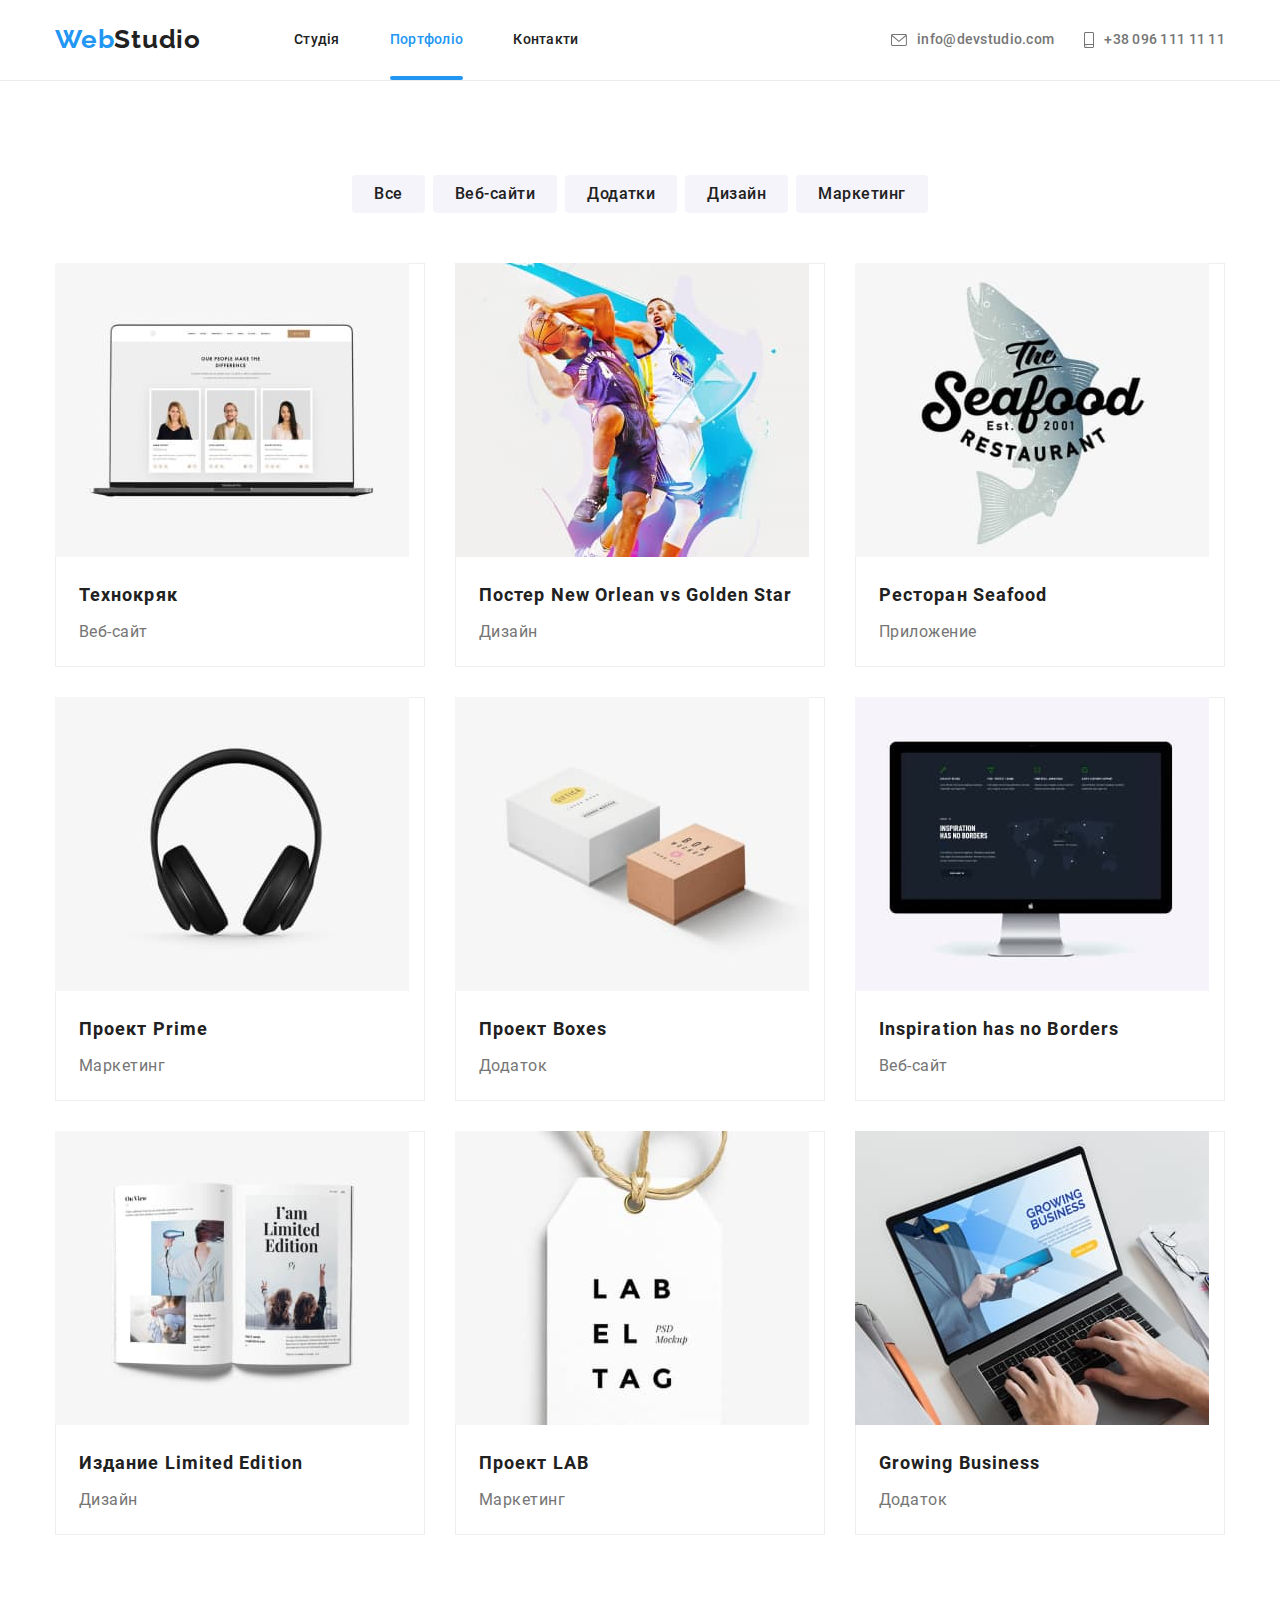
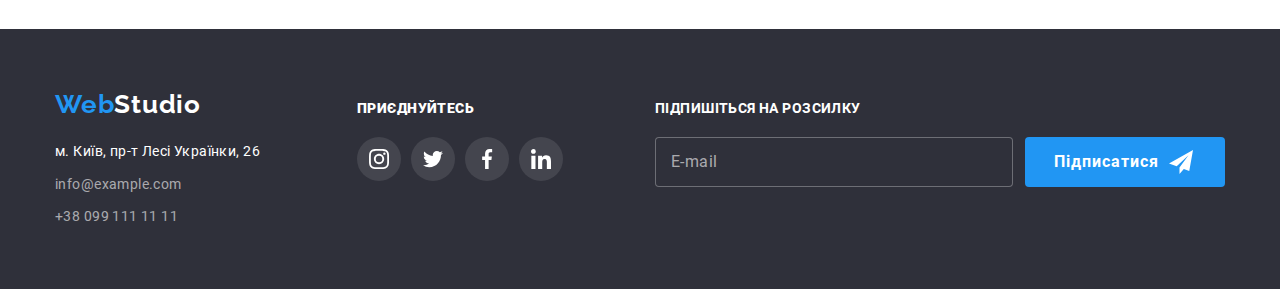
==== portfolio.html @ e39be3e0 "9.9" ====
<!DOCTYPE html>
<html lang="uk">
  <head>
    <meta charset="UTF-8" />
    <meta http-equiv="X-UA-Compatible" content="IE=edge" />
    <meta name="viewport" content="width=device-width, initial-scale=1.0" />
    <title>Web Studio (Version 2.1)</title>
    <link rel="stylesheet" href="./css/main.min.css" />
  </head>

  <body>
    <!--Шапка сайта-->
    <header class="header">
      <!--Навигация сайта-->
      <div class="container header__container">
        <nav class="site-nav">
          <a href="./index.html" class="logo site-nav__logo"
            >Web<span class="logo__text logo__text--black">Studio</span></a
          >
          <button type="button" class="button-menu" data-mobile-menu-open>
            <svg width="40" height="40" aria-label="Кнопка активации мобильного меню">
              <use class="icon-menu" href="./images/icon.svg#icon-menu"></use>
          </button>
          <div class="menu-mobile-container is-hidden" data-mobile-menu>
            <button type="button" class="button-menu-close" data-mobile-menu-close>
             <svg width="40" height="40" aria-label="Кнопка закрытия мобильного меню" >
              <use class="icon-close-mobile" href="./images/icon.svg#icon-close-mobile"></use>
           </button>
            <ul class="menu-mobile">
            <li class="menu-mobile__item">
              <a
                href="./index.html"
                class="menu-mobile__link"
                >Студия</a
              >
            </li>
            <li class="menu-mobile__item">
              <a href="./portfolio.html" class="menu-mobile__link menu-mobile__link--current"
                >Портфолио</a
              >
            </li>
            <li class="menu-mobile__item">
              <a href="" class="menu-mobile__link">Контакты</a>
            </li>
           </ul>
          </div>
          <ul class="menu-desktop">
            <li class="menu-desktop__item">
              <a
                href="./index.html"
                class="menu-desktop__link"
                >Студія</a
              >
            </li>
            <li class="menu-desktop__item">
              <a href="./portfolio.html" class="menu-desktop__link menu-desktop__link--current"
                >Портфоліо</a
              >
            </li>
            <li class="menu-desktop__item">
              <a href="" class="menu-desktop__link">Контакти</a>
            </li>
          </ul>
        </nav>

        <!--Header contact-->
        <ul class="contacts">
          <li class="contacts__item">
            <a href="mailto:info@devstudio.com" class="contacts__link"
              ><svg class="icon contacts__icon-envelope">
                <use href="./images/icon.svg#icon-envelope"></use></svg
              >info@devstudio.com</a
            >
          </li>
          <li class="contacts__item">
            <a href="tel:+380961111111" class="contacts__link"
              ><svg class="icon contacts__icon-smartfone">
                <use href="./images/icon.svg#icon-smartphone"></use></svg
              >+38 096 111 11 11</a
            >
          </li>
        </ul>
      </div>
    </header>

    <main>
      <section class="portfolio section">
        <div class="container">
          <h1 class="title-hidden">Наше портфолио</h1>
          <ul class="buttons-switchers portfolio__buttons-switchers">
            <li class="buttons-switchers__item">
              <button type="button" class="button button portfolio__button">Все</button>
            </li>
            <li class="buttons-switchers__item">
              <button type="button" class="button portfolio__button">
                Веб-сайти
              </button>
            </li>
            <li class="buttons-switchers__item">
              <button type="button" class="button portfolio__button">
                Додатки
              </button>
            </li>
            <li class="buttons-switchers__item">
              <button type="button" class="button portfolio__button">
                Дизайн
              </button>
            </li>
            <li class="buttons-switchers__item">
              <button type="button" class="button portfolio__button">
                Маркетинг
              </button>
            </li>
          </ul>
          <h2 class="title-hidden">Примеры работ</h2>
          <ul class="work-example">
            <li class="work-example__item">
                <div class="work-example__image-text-overlay">
                <img
                  srcset="./images/portfolio/tehnokriak/tehnokriak_900.jpg 900w, ./images/portfolio/tehnokriak/tehnokriak_740.jpg 740w,
                  ./images/portfolio/tehnokriak/tehnokriak_708.jpg 708w, ./images/portfolio/tehnokriak/tehnokriak_450.jpg 450w, 
                  ./images/portfolio/tehnokriak/tehnokriak_370.jpg 370w, ./images/portfolio/tehnokriak/tehnokriak_354.jpg 354w"
                  sizes="(max-width: 767px) 450px, (min-width: 768px) 354px, (min-width: 1200px) 370px"
                  src="./images/portfolio/tehnokriak/tehnokriak_370.jpg"
                  alt="веб-сайт Технокряк"
                />
                <div class="work-example__overlay">
                  <p class="work-example__overlay-text">
                    Ресурс пропонує комплексні пропозиції з різним рівнем функціоналу та сервісів. Все це дозволить відвідувачу отримати вичерпні відомості про компанію чи приватну особу.
                  </p>
                </div>
              </div>
              <div class="work-description">
                <h3 class="work-description__title">Технокряк</h3>
                <p class="work-description__text">Веб-сайт</p>
              </div>

            </li>
            <li class="work-example__item">
              <div class="work-example__image-text-overlay">
                <img
                  srcset="./images/portfolio/poster/poster_900.jpg 900w, ./images/portfolio/poster/poster_740.jpg 740w,
                  ./images/portfolio/poster/poster_708.jpg 708w, ./images/portfolio/poster/poster_450.jpg 450w, 
                  ./images/portfolio/poster/poster_370.jpg 370w, ./images/portfolio/poster/poster_354.jpg 354w"
                  sizes="(max-width: 767px) 450px, (min-width: 768px) 354px, (min-width: 1200px) 370px"
                  src="./images/portfolio/poster/poster_370.jpg"
                  alt="постер Новий Орлеан проти Золотих Зірок"
                />
                <div class="work-example__overlay">
                  <p class="work-example__overlay-text">
                    Ресурс пропонує комплексні пропозиції з різним рівнем функціоналу та сервісів. Все це дозволить відвідувачу отримати вичерпні відомості про компанію чи приватну особу.
                  </p>
                </div>
              </div>
              <div class="work-description">
                <h3 class="work-description__title">
                  Постер <span lang="en">New Orlean vs Golden Star</span>
                </h3>
                <p class="work-description__text">Дизайн</p>
              </div>
            </li>
            <li class="work-example__item">
              <div class="work-example__image-text-overlay">
                <img
                  srcset="./images/portfolio/seafood/seafood_900.jpg 900w, ./images/portfolio/seafood/seafood_740.jpg 740w,
                  ./images/portfolio/seafood/seafood_708.jpg 708w, ./images/portfolio/seafood/seafood_450.jpg 450w, 
                  ./images/portfolio/seafood/seafood_370.jpg 370w, ./images/portfolio/seafood/seafood_354.jpg 354w"
                  sizes="(max-width: 767px) 450px, (min-width: 768px) 354px, (min-width: 1200px) 370px"
                  src="./images/portfolio/seafood/seafood_370.jpg"
                  alt="додаток ресторана Морепродукти"
                />
                <div class="work-example__overlay">
                  <p class="work-example__overlay-text">
                    Ресурс пропонує комплексні пропозиції з різним рівнем функціоналу та сервісів. Все це дозволить відвідувачу отримати вичерпні відомості про компанію чи приватну особу.
                  </p>
                </div>
              </div>
              <div class="work-description">
                <h3 class="work-description__title">
                  Ресторан <span lang="en">Seafood
                  </span>
                </h3>
                <p class="work-description__text">Приложение</p>
              </div>
            </li>
            <li class="work-example__item">
              <div class="work-example__image-text-overlay">
                <img
                  srcset="./images/portfolio/prime/prime_900.jpg 900w, ./images/portfolio/prime/prime_740.jpg 740w,
                  ./images/portfolio/prime/prime_708.jpg 708w, ./images/portfolio/prime/prime_450.jpg 450w, 
                  ./images/portfolio/prime/prime_370.jpg 370w, ./images/portfolio/prime/prime_354.jpg 354w"
                  sizes="(max-width: 767px) 450px, (min-width: 768px) 354px, (min-width: 1200px) 370px"
                  src="./images/portfolio/prime/prime_370.jpg"
                  alt="проект Прайм маркейтинг"
                />
                <div class="work-example__overlay">
                  <p class="work-example__overlay-text">
                    Ресурс пропонує комплексні пропозиції з різним рівнем функціоналу та сервісів. Все це дозволить відвідувачу отримати вичерпні відомості про компанію чи приватну особу.
                  </p>
                </div>
              </div>
              <div class="work-description">
                <h3 class="work-description__title">
                  Проект <span lang="en">Prime</span>
                </h3>
                <p class="work-description__text">Маркетинг</p>
              </div>
            </li>

            <li class="work-example__item">
              <div class="work-example__image-text-overlay">
                <img
                  srcset="./images/portfolio/boxes/boxes_900.jpg 900w, ./images/portfolio/boxes/boxes_740.jpg 740w,
                  ./images/portfolio/boxes/boxes_708.jpg 708w, ./images/portfolio/boxes/boxes_450.jpg 450w, 
                  ./images/portfolio/boxes/boxes_370.jpg 370w, ./images/portfolio/boxes/boxes_354.jpg 354w"
                  sizes="(max-width: 767px) 450px, (min-width: 768px) 354px, (min-width: 1200px) 370px"
                  src="./images/portfolio/boxes/boxes_370.jpg"
                  alt="додаток проекта Боксес"
                />
                <div class="work-example__overlay">
                  <p class="work-example__overlay-text">
                    Ресурс пропонує комплексні пропозиції з різним рівнем функціоналу та сервісів. Все це дозволить відвідувачу отримати вичерпні відомості про компанію чи приватну особу.
                  </p>
                </div>
              </div>
              <div class="work-description">
                <h3 class="work-description__title">
                  Проект <span lang="en">Boxes</span>
                </h3>
                <p class="work-description__text">Додаток</p>
              </div>
            </li>
            <li class="work-example__item">
              <div class="work-example__image-text-overlay">
                <img
                  srcset="./images/portfolio/inspiration/inspiration_900.jpg 900w, 
                  ./images/portfolio/inspiration/inspiration_740.jpg 740w,
                  ./images/portfolio/inspiration/inspiration_708.jpg 708w, ./images/portfolio/inspiration/inspiration_450.jpg 450w, 
                  ./images/portfolio/inspiration/inspiration_370.jpg 370w, ./images/portfolio/inspiration/inspiration_354.jpg 354w"
                  sizes="(max-width: 767px) 450px, (min-width: 768px) 354px, (min-width: 1200px) 370px"
                  src="./images/portfolio/inspiration/inspiration_370.jpg"
                  alt="Веб-сайт Натхнення не має меж"
                />
                <div class="work-example__overlay">
                  <p class="work-example__overlay-text">
                    Ресурс пропонує комплексні пропозиції з різним рівнем функціоналу та сервісів. Все це дозволить відвідувачу отримати вичерпні відомості про компанію чи приватну особу.
                  </p>
                </div>
              </div>
              <div class="work-description">
                <h3 lang="en" class="work-description__title">
                  Inspiration has no Borders
                </h3>
                <p class="work-description__text">Веб-сайт</p>
              </div>
            </li>
            <li class="work-example__item">
              <div class="work-example__image-text-overlay">
                <img
                  srcset="./images/portfolio/limited/limited_900.jpg 900w, ./images/portfolio/limited/limited_740.jpg 740w,
                  ./images/portfolio/limited/limited_708.jpg 708w, ./images/portfolio/limited/limited_450.jpg 450w, 
                  ./images/portfolio/limited/limited_370.jpg 370w, ./images/portfolio/limited/limited_354.jpg 354w"
                  sizes="(max-width: 767px) 450px, (min-width: 768px) 354px, (min-width: 1200px) 370px"
                  src="./images/portfolio/limited/limited_370.jpg"
                  alt="Дизайн видання Лимитед Эдишин"
                />
                <div class="work-example__overlay">
                  <p class="work-example__overlay-text">
                    Ресурс пропонує комплексні пропозиції з різним рівнем функціоналу та сервісів. Все це дозволить відвідувачу отримати вичерпні відомості про компанію чи приватну особу.
                  </p>
                </div>
              </div>
              <div class="work-description">
                <h3 class="work-description__title">
                  Издание <span lang="en">Limited Edition</span>
                </h3>
                <p class="work-description__text">Дизайн</p>
              </div>
            </li>
            <li class="work-example__item">
              <div class="work-example__image-text-overlay">
                <img
                  srcset="./images/portfolio/lab/lab_900.jpg 900w, ./images/portfolio/lab/lab_740.jpg 740w,
                  ./images/portfolio/lab/lab_708.jpg 708w, ./images/portfolio/lab/lab_450.jpg 450w, 
                  ./images/portfolio/lab/lab_370.jpg 370w, ./images/portfolio/lab/lab_354.jpg 354w"
                  sizes="(max-width: 767px) 450px, (min-width: 768px) 354px, (min-width: 1200px) 370px"
                  src="./images/portfolio/lab/lab_370.jpg"
                  alt="Проект ЛАБ"
                />
                <div class="work-example__overlay">
                  <p class="work-example__overlay-text">
                    Ресурс пропонує комплексні пропозиції з різним рівнем функціоналу та сервісів. Все це дозволить відвідувачу отримати вичерпні відомості про компанію чи приватну особу.
                  </p>
                </div>
              </div>
              <div class="work-description">
                <h3 class="work-description__title">
                  Проект <span lang="en">LAB</span>
                </h3>
                <p class="work-description__text">Маркетинг</p>
              </div>
            </li>
            <li class="work-example__item">
              <div class="work-example__image-text-overlay">
                <img class="work-example__image"
                  srcset="./images/portfolio/groving/groving_900.jpg 900w, ./images/portfolio/groving/groving_740.jpg 740w,
                  ./images/portfolio/groving/groving_708.jpg 708w, ./images/portfolio/groving/groving_450.jpg 450w, 
                  ./images/portfolio/groving/groving_370.jpg 370w, ./images/portfolio/groving/groving_354.jpg 354w"
                  sizes="(max-width: 767px) 450px, (min-width: 768px) 354px, (min-width: 1200px) 370px"
                  src="./images/portfolio/groving/groving_370.jpg"
                  alt="Додаток зростаючий бізнес"
                />
                <div class="work-example__overlay">
                  <p class="work-example__overlay-text">
                    Ресурс пропонує комплексні пропозиції з різним рівнем функціоналу та сервісів. Все це дозволить відвідувачу отримати вичерпні відомості про компанію чи приватну особу.
                  </p>
                </div>
              </div>
              <div class="work-description">
                <h3 lang="en" class="work-description__title">Growing Business</h3>
                <p class="work-description__text">Додаток</p>
              </div>
            </li>
          </ul>
        </div>
      </section>
    </main>

    <footer class="footer">
      <div class="container footer__container">
        <div class="find-us">
          <a href="./index.html" class="logo footer__logo"
            >Web<span class="logo-text logo__text--white">Studio</span></a
          >

          <address class="address footer__address">
            <p class="address__street">м. Київ, пр-т Лесі Українки, 26</p>
            <a
              href="mailto:info@example.com"
              class="address-link footer__address-link"
              >info@example.com</a
            >
            <a
              href="tel:+380991111111"
              class="address-link footer__address-link"
              >+38 099 111 11 11</a
            >
          </address>
        </div>

        <div class="community footer__community">
        <p class="community__title">
          <b>Приєднуйтесь</b>
        </p>
        <ul class="social-network">
          <li class="social-network__item">
            <a
              href="https://www.instagram.com/"
              class="social-network__icon social-network__icon--join"
              aria-label="Инстаграм"
              ><svg width="20" height="20">
                <use href="./images/icon.svg#icon-instagram"></use></svg
            ></a>
          </li>
          <li class="social-network__item">
            <a
              href="https://twitter.com/"
              class="social-network__icon social-network__icon--join"
              aria-label="Твиттер"
              ><svg width="20" height="20">
                <use href="./images/icon.svg#icon-twitter"></use></svg
            ></a>
          </li>
          <li class="social-network__item">
            <a
              href="https://www.facebook.com/"
              class="social-network__icon social-network__icon--join"
              aria-label="Фейсбук"
              ><svg width="20" height="20">
                <use href="./images/icon.svg#icon-facebook"></use></svg
            ></a>
          </li>
          <li class="social-network__item">
            <a
              href="https://www.linkedin.com/"
              class="social-network__icon social-network__icon--join"
              aria-label="Линкедин"
              ><svg width="20" height="20">
                <use href="./images/icon.svg#icon-linkedin"></use></svg
            ></a>
          </li>
        </ul>
      </div>

      <div class="subscribe footer__subscribe">
        <form class="subscribe-form" name="join">
          <div class="subscribe-form__container">
            <label for="user-email" class="subscribe-form__label">
              Підпишіться на розсилку
            </label>
            <input
              class="subscribe-form__input"
              type="email"
              name="email"
              id="user-email"
              placeholder="E-mail"
              required
            />
          </div>

          <button
            type="submit"
            class="button join-button subscribe__join-button"
          >
            Підписатися<svg
              class="icon subscribe__icon"
              width="24"
              height="24"
            >
              <use href="./images/icon.svg#icon-send"></use>
            </svg>
          </button>
        </form>
      </div>
    </footer>

    <script src="./js/menu.js"></script>
  </body>
</html>
---- css/main.min.css ----
@font-face{font-family:"Roboto";src:local("Roboto"),url("..//fonts/Roboto-Regular.woff2") format("woff2"),url("..//fonts/Roboto-Regular.woff") format("woff"),url("..//fonts/Roboto-Regular.ttf") format("truetype"),url("..//fonts/Roboto-Regular.svg#Roboto-Regular") format("svg");font-weight:400;font-style:normal;font-display:swap}@font-face{font-family:"Roboto";src:local("Roboto"),url("..//fonts/Roboto-Bold.woff2") format("woff2"),url("..//fonts/Roboto-Bold.woff") format("woff"),url("..//fonts/Roboto-Bold.ttf") format("truetype"),url("..//fonts/Roboto-Bold.svg#Roboto-Bold") format("svg");font-weight:700;font-style:normal;font-display:swap}@font-face{font-family:"Raleway";src:local("Raleway"),url("..//fonts/Raleway-Bold.woff2") format("woff2"),url("..//fonts/Raleway-Bold.woff") format("woff"),url("..//fonts/Raleway-Bold.ttf") format("truetype"),url("..//fonts/Raleway-Bold.svg#Raleway-Bold") format("svg");font-weight:700;font-style:normal;font-display:swap}@font-face{font-family:"Roboto";src:local("Roboto"),url("..//fonts/Roboto-Black.woff2") format("woff2"),url("..//fonts/Roboto-Black.woff") format("woff"),url("..//fonts/Roboto-Black.ttf") format("truetype"),url("..//fonts/Roboto-Black.svg#Roboto-Black") format("svg");font-weight:900;font-style:normal;font-display:swap}@font-face{font-family:"Roboto";src:local("Roboto"),url("..//fonts/Roboto-Medium.woff2") format("woff2"),url("..//fonts/Roboto-Medium.woff") format("woff"),url("..//fonts/Roboto-Medium.ttf") format("truetype"),url("..//fonts/Roboto-Medium.svg#Roboto-Medium") format("svg");font-weight:500;font-style:normal;font-display:swap}:root{--primary-background-color: #ffffff;--alternative-background-color: #2f303a;--backgroung-color-hero: #c4c4c4;--acccent-background-color: #f5f4fa;--primary-text-color: #212121;--title-text-color: #757575;--alternative-text-color: rgba(255, 255, 255, 0.6);--icon-footer: rgba(255, 255, 255, 0.1);--accent-color: #2196f3;--icon-background-socials: #afb1b8;--button-hero-shadow: rgba(0, 0, 0, 0.15);--button-portfolio-shadow: drop-shadow(0px 4px 4px rgba(0, 0, 0, 0.25));--button-portfolio-shadow-active: 0px 3px 1px rgba(0, 0, 0, 0.1), 0px 1px 2px rgba(0, 0, 0, 0.08), 0px 2px 2px rgba(0, 0, 0, 0.12);--button-accent-color: #188ce8;--font-family-primary: "Roboto";--border-color-header: #ececec;--border-color-portfoli-cards: #eeeeee;--border-color-footer: rgba(255, 255, 255, 0.3);--shadow-team: 0px 1px 3px rgba(0, 0, 0, 0.12), 0px 1px 1px rgba(0, 0, 0, 0.14), 0px 2px 1px rgba(0, 0, 0, 0.2);--shadow-example: 0px 1px 1px rgba(0, 0, 0, 0.12), 0px 4px 4px rgba(0, 0, 0, 0.06), 1px 4px 6px rgba(0, 0, 0, 0.16);--overlay-cover-img: rgba(47, 48, 58, 0.4);--overlay-work-description: rgba(47, 48, 58, 0.8);--ovelay-box-shadow: rgba(33, 150, 243, 0.9);--modal-background: rgba(0, 0, 0, 0.2);--modal-shadow: 0px 1px 3px rgba(0, 0, 0, 0.12), 0px 1px 1px rgba(0, 0, 0, 0.14), 0px 2px 1px rgba(0, 0, 0, 0.2);--modal-input-border: rgba(33, 33, 33, 0.2);--modal-close: #000000;--modal-close-border: rgba(0, 0, 0, 0.1);--placeholder-text: rgba(117, 117, 117, 0.5)}/*! modern-normalize v1.1.0 | MIT License | https://github.com/sindresorhus/modern-normalize */*,::before,::after{box-sizing:border-box}html{line-height:1.15;-webkit-text-size-adjust:100%;-moz-tab-size:4;-o-tab-size:4;tab-size:4}body{margin:0;font-family:system-ui,-apple-system,"Segoe UI",Roboto,Helvetica,Arial,sans-serif,"Apple Color Emoji","Segoe UI Emoji"}hr{height:0;color:inherit}abbr[title]{-webkit-text-decoration:underline dotted;text-decoration:underline dotted}b,strong{font-weight:bolder}code,kbd,samp,pre{font-family:ui-monospace,SFMono-Regular,Consolas,"Liberation Mono",Menlo,monospace;font-size:1em}small{font-size:80%}sub,sup{font-size:75%;line-height:0;position:relative;vertical-align:baseline}sub{bottom:-0.25em}sup{top:-0.5em}table{text-indent:0;border-color:inherit}button,input,optgroup,select,textarea{font-family:inherit;font-size:100%;line-height:1.15;margin:0}button,select{text-transform:none}button,[type=button],[type=reset],[type=submit]{-webkit-appearance:button}::-moz-focus-inner{border-style:none;padding:0}:-moz-focusring{outline:1px dotted ButtonText}:-moz-ui-invalid{box-shadow:none}legend{padding:0}progress{vertical-align:baseline}::-webkit-inner-spin-button,::-webkit-outer-spin-button{height:auto}[type=search]{-webkit-appearance:textfield;outline-offset:-2px}::-webkit-search-decoration{-webkit-appearance:none}::-webkit-file-upload-button{-webkit-appearance:button;font:inherit}summary{display:list-item}h1,h2,h3,h4,h5,h6,p{margin-top:0;margin-bottom:0}img{display:block;max-width:100%;height:auto}ul{list-style:none;padding-left:0;margin:0}body{margin:0;font-family:var(--font-family-primary),Verdana,Tahoma,arial,sans-serif;font-weight:400;background-color:var(--primary-background-color);color:var(--primary-text-color)}body.modal-open{overflow:hidden}button{display:inline-flex;margin:0;padding:0;border:none;font:inherit;color:inherit;background-color:rgba(0,0,0,0);cursor:pointer}.title-hidden{position:absolute;width:1px;height:1px;margin:-1px;border:0;padding:0;clip:rect(0 0 0 0);overflow:hidden}.is-hidden{opacity:0;pointer-events:none;visibility:hidden}.portfolio__button,.hero__button{display:inline-block;border-color:rgba(0,0,0,0);border-radius:4px;text-align:center}.container{max-width:320px;padding-left:15px;padding-right:15px;margin:0 auto}@media(min-width: 480px){.container{max-width:480px}}@media(min-width: 768px){.container{max-width:768px}}@media(min-width: 1200px){.container{max-width:1200px}}.header{border-bottom:var(--border-color-header) 1px solid}@media(min-width: 768px){.header__container{display:flex;align-items:center}}.site-nav{position:relative;display:flex;align-items:center}.site-nav__logo{margin-right:auto;padding-top:16px;padding-bottom:16px}@media(min-width: 768px){.site-nav__logo{margin-right:88px}}@media(min-width: 1200px){.site-nav__logo{margin-right:93px}}.menu-desktop{display:none}@media(min-width: 768px){.menu-desktop{display:flex}}.menu-desktop__item{position:relative}.menu-desktop__item+.menu-desktop__item{margin-left:50px}.menu-desktop__link{display:block;padding-top:32px;padding-bottom:32px;font-weight:500;font-size:14px;line-height:1.1;letter-spacing:.02em;text-decoration:none;color:var(--primary-text-color);transition-property:color;transition-duration:250ms;-webkit-animation-timing-function:cubic-bezier(0.4, 0, 0.2, 1);animation-timing-function:cubic-bezier(0.4, 0, 0.2, 1)}.menu-desktop__link:hover,.menu-desktop__link:focus{color:var(--accent-color)}.menu-desktop__link--current{position:relative;color:var(--accent-color)}.menu-desktop__link--current::after{position:absolute;bottom:0;right:0;content:"";background-color:var(--accent-color);width:100%;height:4px;border-radius:2px}.menu-mobile-container{padding:48px 40px;position:fixed;left:0;top:0;background-color:var(--primary-background-color);width:100%;height:100%}@media(min-width: 768px){.menu-mobile-container{display:none}}.svg-close-mobile{fill:var(--primary-background-color)}.section{padding-top:60px;padding-bottom:60px}@media(min-width: 1200px){.section{padding-top:94px;padding-bottom:94px}}.hero{height:400px;max-width:1600px;margin:0 auto;padding-top:118px;padding-bottom:118px;background-repeat:no-repeat;background-position:center;background-size:cover;background-color:var(--backgroung-color-hero);text-align:center;background-image:linear-gradient(to right, var(--overlay-cover-img), var(--overlay-cover-img)),url("../images/hero-background-image/hero-mobile@x1.jpg")}@media(min-device-pixel-ratio: 2),(-webkit-min-device-pixel-ratio: 2),(min-resolution: 192dpi),(min-resolution: 2dppx){.hero{background-image:linear-gradient(to right, var(--overlay-cover-img), var(--overlay-cover-img)),url("../images/hero-background-image/hero-mobile@x2.jpg")}}@media(min-width: 768px){.hero{background-image:linear-gradient(to right, var(--overlay-cover-img), var(--overlay-cover-img)),url("../images/hero-background-image/hero-tablet@x1.jpg")}}@media(min-width: 768px)and (min-device-pixel-ratio: 2),(min-width: 768px)and (-webkit-min-device-pixel-ratio: 2),(min-width: 768px)and (min-resolution: 192dpi),(min-width: 768px)and (min-resolution: 2dppx){.hero{background-image:linear-gradient(to right, var(--overlay-cover-img), var(--overlay-cover-img)),url("../images/hero-background-image/hero-tablet@x2.jpg")}}@media(min-width: 1200px){.hero{background-image:linear-gradient(to right, var(--overlay-cover-img), var(--overlay-cover-img)),url("../images/hero-background-image/hero-desktop@x1.jpg");height:600px;padding-top:200px;padding-bottom:200px}}@media(min-device-pixel-ratio: 2),(-webkit-min-device-pixel-ratio: 2),(min-resolution: 192dpi),(min-resolution: 2dppx){.hero{background-image:linear-gradient(to right, var(--overlay-cover-img), var(--overlay-cover-img)),url("../images/hero-background-image/hero-desktop@x2.jpg")}}.title{max-width:360px;font-weight:900;font-size:26px;line-height:1.6;letter-spacing:.06em;text-transform:uppercase;color:var(--primary-background-color)}@media(min-width: 1200px){.title{max-width:696px;font-size:44px;line-height:1.36}}.hero__title{margin:0 auto 30px}.feachers__list{display:flex;flex-direction:column;gap:30px}@media(min-width: 768px){.feachers__list{flex-direction:row;flex-wrap:wrap}}.feachers__item{width:100%}@media(min-width: 768px){.feachers__item{flex-basis:calc(50% - 15px)}}@media(min-width: 1200px){.feachers__item{flex-basis:calc(25% - 22.5px)}}.feachers__svg{display:flex;align-items:center;justify-content:center;background-color:var(--acccent-background-color);height:120px}.feachers__title{margin-top:30px;margin-bottom:10px;font-weight:700;font-size:14px;line-height:1.14;letter-spacing:.03em;text-transform:uppercase;text-align:center}@media(min-width: 768px){.feachers__title{text-align:left}}.feachers__description{font-size:14px;line-height:1.7;letter-spacing:.03em;color:var(--title-text-color)}.services{display:none;padding-top:0}@media(min-width: 1200px){.services{display:block}}.services__title{margin-top:0;margin-bottom:50px;font-weight:700;font-size:36px;line-height:1.16;text-align:center;letter-spacing:.03em}.services__list{display:flex}.services__item{width:370;position:relative}.services__item+.services__item{margin-left:30px}.services__description{position:absolute;width:100%;height:70px;bottom:0;left:0;padding-top:27px;padding-bottom:27px;background-color:var(--overlay-work-description);margin:0;font-weight:700;font-size:14px;line-height:1.14;text-align:center;letter-spacing:.03em;text-transform:uppercase;color:var(--primary-background-color)}.team{background-color:var(--acccent-background-color)}.team__title{margin-top:0;margin-bottom:30px;font-weight:700;font-size:28px;line-height:1.17;text-align:center;letter-spacing:.03em}@media(min-width: 1200px){.team__title{margin-bottom:50px;font-size:36px}}.team__list{display:flex;flex-direction:column;gap:30px}@media(min-width: 768px){.team__list{flex-direction:row;flex-wrap:wrap}}.team__item{background-color:var(--primary-background-color);box-shadow:var(--shadow-team);border-radius:0px 0px 4px 4px}@media(min-width: 768px){.team__item{flex-basis:calc(50% - 15px)}}@media(min-width: 1200px){.team__item{flex-basis:calc(25% - 22.5px)}}.team__description{text-align:center;padding-top:30px;padding-bottom:24px}@media(min-width: 1200px){.team__description{padding-bottom:30px}}.team__name{margin-top:0;margin-bottom:10px;font-weight:500;font-size:16px;line-height:1.2;letter-spacing:.03em}.team__speciality{margin-top:0;margin-bottom:16px;color:var(--title-text-color);font-weight:400;font-size:16px;line-height:1.2;letter-spacing:.03em}.clients__title{margin-top:0;margin-bottom:50px;font-weight:700;font-size:28px;line-height:1.19;text-align:center;letter-spacing:.03em}@media(min-width: 1200px){.clients__title{font-size:36px;line-height:1.16}}.clients__list{display:flex;flex-wrap:wrap;gap:30px}.clients__desk{width:100%;height:92px;flex-basis:calc((100% - 30px)/2)}@media(min-width: 768px){.clients__desk{flex-basis:calc((100% - 60px)/3)}}@media(min-width: 1200px){.clients__desk{flex-basis:calc((100% - 150px)/6)}}.clients__icon{display:flex;align-items:center;justify-content:center;fill:var(--icon-background-socials);width:100%;height:100%;border:1px solid var(--icon-background-socials);border-radius:4px;transition-duration:250ms;transition-property:fill,border;-webkit-animation-timing-function:cubic-bezier(0.4, 0, 0.2, 1);animation-timing-function:cubic-bezier(0.4, 0, 0.2, 1)}.clients__icon:hover,.clients__icon:focus{fill:var(--accent-color);border:1px solid var(--accent-color)}.footer{background-color:var(--alternative-background-color);padding-top:60px;padding-bottom:60px}.footer__container{display:flex;flex-direction:column;justify-content:center;align-items:center}@media(min-width: 768px){.footer__container{flex-wrap:wrap;flex-direction:row;align-items:stretch}}@media(min-width: 768px){.find-us{min-width:232px}}@media(max-width: 1199px){.find-us{display:flex;flex-direction:column;align-items:center}}.address{color:var(--primary-background-color);font-style:normal;font-weight:400;font-size:14px;line-height:1.7;letter-spacing:.03em}@media(max-width: 1199px){.address{display:flex;flex-direction:column;align-items:center}}.footer__address{margin-top:20px}.address-link{display:block;color:var(--alternative-text-color);text-decoration:none;transition-duration:250ms;transition-property:color;-webkit-animation-timing-function:cubic-bezier(0.4, 0, 0.2, 1);animation-timing-function:cubic-bezier(0.4, 0, 0.2, 1)}.address-link:hover,.address-link:focus{color:var(--accent-color)}.footer__address-link{margin-top:8px}@media(min-width: 1200px){.footer__address-link{margin-top:9px}}.footer__community{margin-top:60px}@media(min-width: 768px){.footer__community{margin-top:0;margin-left:165px}}@media(min-width: 1200px){.footer__community{margin-left:70px}}.community__title{margin-bottom:20px;font-weight:700;font-size:14px;line-height:1.14;letter-spacing:.03em;text-transform:uppercase;text-align:center;color:var(--primary-background-color)}@media(min-width: 768px)and (max-width: 1199px){.community__title{margin-top:5px}}@media(min-width: 1200px){.community__title{text-align:left;margin-top:12px}}.buttons-switchers{display:flex;flex-wrap:wrap;row-gap:15px;-moz-column-gap:8px;column-gap:8px;justify-content:flex-start}@media(max-width: 767px){.buttons-switchers{max-width:326px}}@media(min-width: 768px){.buttons-switchers{justify-content:center}}.portfolio__buttons-switchers{margin-bottom:30px}@media(min-width: 1200px){.portfolio__buttons-switchers{margin-bottom:50px}}.work-example{display:flex;flex-wrap:wrap;gap:30px}.work-example__item{outline:1px solid var(--border-color-portfoli-cards);outline-offset:-1px;transition-duration:250ms;transition-property:box-shadow;-webkit-animation-timing-function:cubic-bezier(0.4, 0, 0.2, 1);animation-timing-function:cubic-bezier(0.4, 0, 0.2, 1)}@media(min-width: 768px){.work-example__item{flex-basis:calc(50% - 15px)}}@media(min-width: 1200px){.work-example__item{flex-basis:calc((100% - 60px)/3)}}.work-example__item:hover{box-shadow:var(--shadow-example);cursor:pointer}.work-example__image-text-overlay{position:relative;overflow:hidden}.work-example__overlay{position:absolute;top:0;left:0;width:100%;height:100%;padding:77px 24px;transform:translatey(101%);background-color:var(--ovelay-box-shadow);transition-duration:250ms;transition-property:transform;-webkit-animation-timing-function:cubic-bezier(0.4, 0, 0.2, 1);animation-timing-function:cubic-bezier(0.4, 0, 0.2, 1)}@media(min-width: 768px){.work-example__overlay{padding:49px 24px}}@media(min-width: 1200px){.work-example__overlay{padding:63px 24px}}.work-example__item:hover .work-example__overlay{transform:translateY(0)}.work-example__overlay-text{margin:0;font-weight:400;font-size:18px;line-height:1.56;letter-spacing:.03em;color:var(--primary-background-color)}.work-description{padding-top:20px;padding-bottom:20px;padding-right:24px;padding-left:24px}.work-description__title{margin-top:0;margin-bottom:4px;font-size:18px;line-height:2;letter-spacing:.06em}.work-description__text{margin-top:0;font-weight:400;font-size:16px;line-height:1.875;letter-spacing:.03em;color:var(--title-text-color)}.logo{font-family:"Raleway";font-weight:700;font-size:24px;line-height:1.17;text-decoration:none;letter-spacing:.03em;color:var(--accent-color)}@media(min-width: 1200px){.logo{font-size:26px;line-height:1.2}}.logo__text--black{color:var(--primary-text-color)}.logo__text--white{color:var(--primary-background-color)}.contacts{display:none}@media(min-width: 768px){.contacts{display:block;margin-right:0;margin-left:auto}}@media(min-width: 1200px){.contacts{display:flex}}.contacts__item+.contacts__item{margin-top:10px}@media(min-width: 1200px){.contacts__item+.contacts__item{margin-top:0;margin-left:30px}}.contacts__link{display:flex;align-items:center;font-weight:500;font-size:12px;line-height:1.17;letter-spacing:.02em;text-decoration:none;color:var(--title-text-color);transition-property:color;transition-duration:250ms;-webkit-animation-timing-function:cubic-bezier(0.4, 0, 0.2, 1);animation-timing-function:cubic-bezier(0.4, 0, 0.2, 1)}@media(min-width: 1200px){.contacts__link{font-size:14px;line-height:1.14;padding-top:32px;padding-bottom:32px}}.contacts__link:hover,.contacts__link:focus{color:var(--accent-color)}.icon{fill:currentColor}.contacts__icon-envelope{margin-right:8px;width:14px;height:10px}@media(min-width: 1200px){.contacts__icon-envelope{margin-right:10px;width:16px;height:12px}}.contacts__icon-smartfone{margin-right:8px;width:10px;height:14px}@media(min-width: 1200px){.contacts__icon-smartfone{margin-right:10px;width:10px;height:16px}}@media(min-width: 768px){.button-menu{display:none}}.button-menu-close{position:absolute;top:10px;right:15px;fill:var(--primary-text-color);transition-property:fill;transition-duration:250ms;-webkit-animation-timing-function:cubic-bezier(0.4, 0, 0.2, 1);animation-timing-function:cubic-bezier(0.4, 0, 0.2, 1)}.button-menu-close:hover,.button-menu-close:focus{fill:var(--accent-color)}.join-button{padding:10px 28px 10px 29px;min-width:200px;align-items:center;color:var(--primary-background-color);background-color:var(--accent-color);border-radius:4px;font-weight:700;font-size:16px;line-height:1.875;letter-spacing:.06em;transition-duration:250ms;transition-property:background-color;-webkit-animation-timing-function:cubic-bezier(0.4, 0, 0.2, 1);animation-timing-function:cubic-bezier(0.4, 0, 0.2, 1)}.join-button:hover,.join-button:focus{background-color:var(--button-accent-color)}.hero__button{min-width:200px;padding:10px 24px;font-family:var(--font-family-primary);font-weight:700;font-size:16px;line-height:1.875;align-items:center;letter-spacing:.06em;color:var(--primary-background-color);background-color:var(--accent-color);box-shadow:0px 4px 4px var(--button-hero-shadow);transition-duration:250ms;transition-property:background-color;-webkit-animation-timing-function:cubic-bezier(0.4, 0, 0.2, 1);animation-timing-function:cubic-bezier(0.4, 0, 0.2, 1)}@media(min-width: 1200px){.hero__button{padding:10px 32px}}.hero__button:hover,.hero__button:focus{background-color:var(--button-accent-color)}.portfolio__button{padding:6px 22px;background-color:var(--acccent-background-color);font-family:var(--font-family-primary);color:var(--primary-text-color);font-weight:500;font-size:16px;line-height:1.6;letter-spacing:.03em;transition-duration:250ms;transition-property:background-color,color,box-shadow;-webkit-animation-timing-function:cubic-bezier(0.4, 0, 0.2, 1);animation-timing-function:cubic-bezier(0.4, 0, 0.2, 1)}.portfolio__button:hover,.portfolio__button:focus{background-color:var(--accent-color);color:var(--primary-background-color);cursor:pointer;box-shadow:var(--button-portfolio-shadow-active)}.button-close{position:absolute;width:30px;height:30px;border:1px solid #000;border-radius:50%}.modal__button{display:block;margin:0 auto;padding:10px 55px 10px 56px;font-weight:700;font-size:16px;line-height:1.875;letter-spacing:.06em;color:var(--primary-background-color);background-color:var(--accent-color);box-shadow:0px 4px 4px rgba(0,0,0,.15);border-radius:4px;transition-duration:250ms;transition-property:background-color;-webkit-animation-timing-function:cubic-bezier(0.4, 0, 0.2, 1);animation-timing-function:cubic-bezier(0.4, 0, 0.2, 1)}.modal__button:hover,.modal__button:focus{background-color:var(--button-accent-color)}.social-network{display:flex;justify-content:center}.social-network__item{width:44px;height:44px;border-radius:50%}.social-network__item+.social-network__item{margin-left:10px}.social-network__icon{display:flex;align-items:center;justify-content:center;width:44px;height:44px;border-radius:50%;transition-duration:250ms;transition-property:background-color,fill;-webkit-animation-timing-function:cubic-bezier(0.4, 0, 0.2, 1);animation-timing-function:cubic-bezier(0.4, 0, 0.2, 1)}.social-network__icon--team{fill:var(--icon-background-socials)}.social-network__icon--team:hover,.social-network__icon--team:focus{background-color:var(--accent-color);fill:var(--primary-background-color)}.social-network__icon--join{fill:var(--primary-background-color);background-color:var(--icon-footer)}.social-network__icon--join:hover,.social-network__icon--join:focus{background-color:var(--accent-color);fill:var(--primary-background-color)}.footer__subscribe{width:100%;max-width:450px;margin-top:60px}@media(min-width: 1200px){.footer__subscribe{margin-top:0;margin-left:auto;max-width:570px}}.subscribe-form{text-align:center}@media(min-width: 1200px){.subscribe-form{display:flex;text-align:left}}.subscribe-form__label{display:inline-block;margin-bottom:20px;font-weight:700;font-size:14px;line-height:1.14;letter-spacing:.03em;text-transform:uppercase;color:var(--primary-background-color);cursor:pointer}@media(min-width: 1200px){.subscribe-form__label{margin-top:12px}}.subscribe-form__input{padding:15px;width:100%;max-width:450px;color:var(--alternative-text-color);border-radius:4px;border:1px solid var(--border-color-footer);background-color:var(--alternative-background-color)}@media(min-width: 1200px){.subscribe-form__input{max-width:358px;margin-left:auto}}.subscribe-form__input::-moz-placeholder{font-weight:400;font-size:16px;line-height:1.25;letter-spacing:.03em;color:var(--alternative-text-color)}.subscribe-form__input:-ms-input-placeholder{font-weight:400;font-size:16px;line-height:1.25;letter-spacing:.03em;color:var(--alternative-text-color)}.subscribe-form__input::placeholder{font-weight:400;font-size:16px;line-height:1.25;letter-spacing:.03em;color:var(--alternative-text-color)}.subscribe__join-button{margin-top:20px}@media(min-width: 1200px){.subscribe__join-button{margin-top:48px;margin-left:12px}}.subscribe__icon{margin-left:10px}.checkbox{display:flex;flex-wrap:wrap;align-items:center;justify-content:center;flex-grow:3;text-align:center;font-weight:400;font-size:12px;line-height:1.7;letter-spacing:.03em;color:var(--title-text-color)}@media(min-width: 1200px){.checkbox{font-size:14px}}.modal__checkbox{margin-top:20px;margin-bottom:30px}.checkbox__input{-webkit-appearance:none;-moz-appearance:none;appearance:none;position:absolute}.checkbox__link{margin-left:4px;color:var(--accent-color);-webkit-text-decoration-skip-ink:none;text-decoration-skip-ink:none}.custom-checkbox-icon{display:inline-block;border:2px solid var(--primary-text-color);border-radius:2px;cursor:pointer;transition-duration:250ms;transition-property:background-color;-webkit-animation-timing-function:cubic-bezier(0.4, 0, 0.2, 1);animation-timing-function:cubic-bezier(0.4, 0, 0.2, 1)}.checkbox__input:checked+.custom-checkbox-icon{background-color:var(--accent-color);border:none;background-size:contain;background-origin:border-box}.modal__custom-checkbox-icon{margin-right:8px}.backdrop{padding:94px 15px 94px 15px;position:fixed;background-color:var(--modal-background);top:0;left:0;width:100%;height:100%;overflow-y:scroll;opacity:1;visibility:visible;transform:scale(1);transition-property:opacity,transform,visibility;transition-duration:400ms;transition-timing-function:earse}@media(min-width: 480px){.backdrop{padding:0}}.backdrop.is-hidden{opacity:0;pointer-events:none;visibility:hidden;transform:scale(0.5)}.modal{padding:40px;position:relative;top:50%;left:50%;transform:scale(1) translate(-50%, -50%);opacity:1;visibility:visible;background-color:var(--primary-background-color);box-shadow:var(--modal-shadow);border-radius:4px;transition-property:transform,opacity,visibility;transition-duration:400ms;transition-timing-function:earse}@media(min-width: 480px){.modal{position:absolute;min-width:450px;min-height:609px;top:50%;left:50%;transform:scale(1) translate(-50%, -50%)}}@media(min-width: 1200px){.modal{min-width:528px;min-height:581px}}.backdrop.is-hidden .modal{opacity:0;visibility:hidden;transform:translate(-50%, -50%) scale(1.5)}.modal__button-close{top:8px;right:8px;border:1px solid var(--modal-close-border);border-radius:50%;transition-duration:250ms;transition-property:fill;-webkit-animation-timing-function:cubic-bezier(0.4, 0, 0.2, 1);animation-timing-function:cubic-bezier(0.4, 0, 0.2, 1);fill:var(--modal-close)}.modal__button-close:hover,.modal__button-close:focus{fill:var(--accent-color)}.svg-close{display:block;margin:auto}.form-title{font-weight:700;font-size:20px;line-height:1.5;text-align:center;letter-spacing:.03em}@media(min-width: 1200px){.form-title{line-height:1.15}}.backdrop__form-title{margin-top:0;margin-bottom:12px}.form-field__label{display:block;font-weight:400;font-size:12px;line-height:1.17;color:var(--title-text-color);letter-spacing:.01em;cursor:pointer}.form-field__label+.form-field__label{margin-top:10px}.form-field__input-field{position:relative}.form-field__input{width:100%;padding:11px 42px;margin-top:4px;font-weight:400;font-size:14px;line-height:1.14;border:1px solid var(--modal-input-border);border-radius:4px;transition-duration:250ms;transition-property:border;-webkit-animation-timing-function:cubic-bezier(0.4, 0, 0.2, 1);animation-timing-function:cubic-bezier(0.4, 0, 0.2, 1)}.svg-modal{fill:var(--primary-text-color);transition-duration:250ms;transition-property:fill;-webkit-animation-timing-function:cubic-bezier(0.4, 0, 0.2, 1);animation-timing-function:cubic-bezier(0.4, 0, 0.2, 1)}.form-field__svg-modal{left:12px;top:50%;transform:translateY(-50%);position:absolute}.form-field__input:focus{outline:0;outline-offset:0;border:1px solid var(--accent-color);cursor:pointer}.form-field__input:focus~.svg-modal{cursor:pointer;fill:var(--accent-color)}.form-field__textarea{width:100%;padding:12px 16px;margin-top:4px;resize:none;height:120px;font-weight:400;font-size:14px;line-height:1.14;letter-spacing:.01em;border:1px solid var(--modal-input-border);border-radius:4px;transition-duration:250ms;transition-property:border;-webkit-animation-timing-function:cubic-bezier(0.4, 0, 0.2, 1);animation-timing-function:cubic-bezier(0.4, 0, 0.2, 1)}@media(min-width: 1200px){.form-field__textarea{font-size:12px;line-height:1.17}}.form-field__textarea:focus{outline:0;outline-offset:0;border:1px solid var(--accent-color);cursor:pointer}.form-field__textarea::-moz-placeholder{font-weight:400;font-size:14px;line-height:1.14;letter-spacing:.01em;color:var(--placeholder-text)}.form-field__textarea:-ms-input-placeholder{font-weight:400;font-size:14px;line-height:1.14;letter-spacing:.01em;color:var(--placeholder-text)}.form-field__textarea::placeholder{font-weight:400;font-size:14px;line-height:1.14;letter-spacing:.01em;color:var(--placeholder-text)}.form-field__input{margin-top:4px}/*# sourceMappingURL=main.min.css.map */
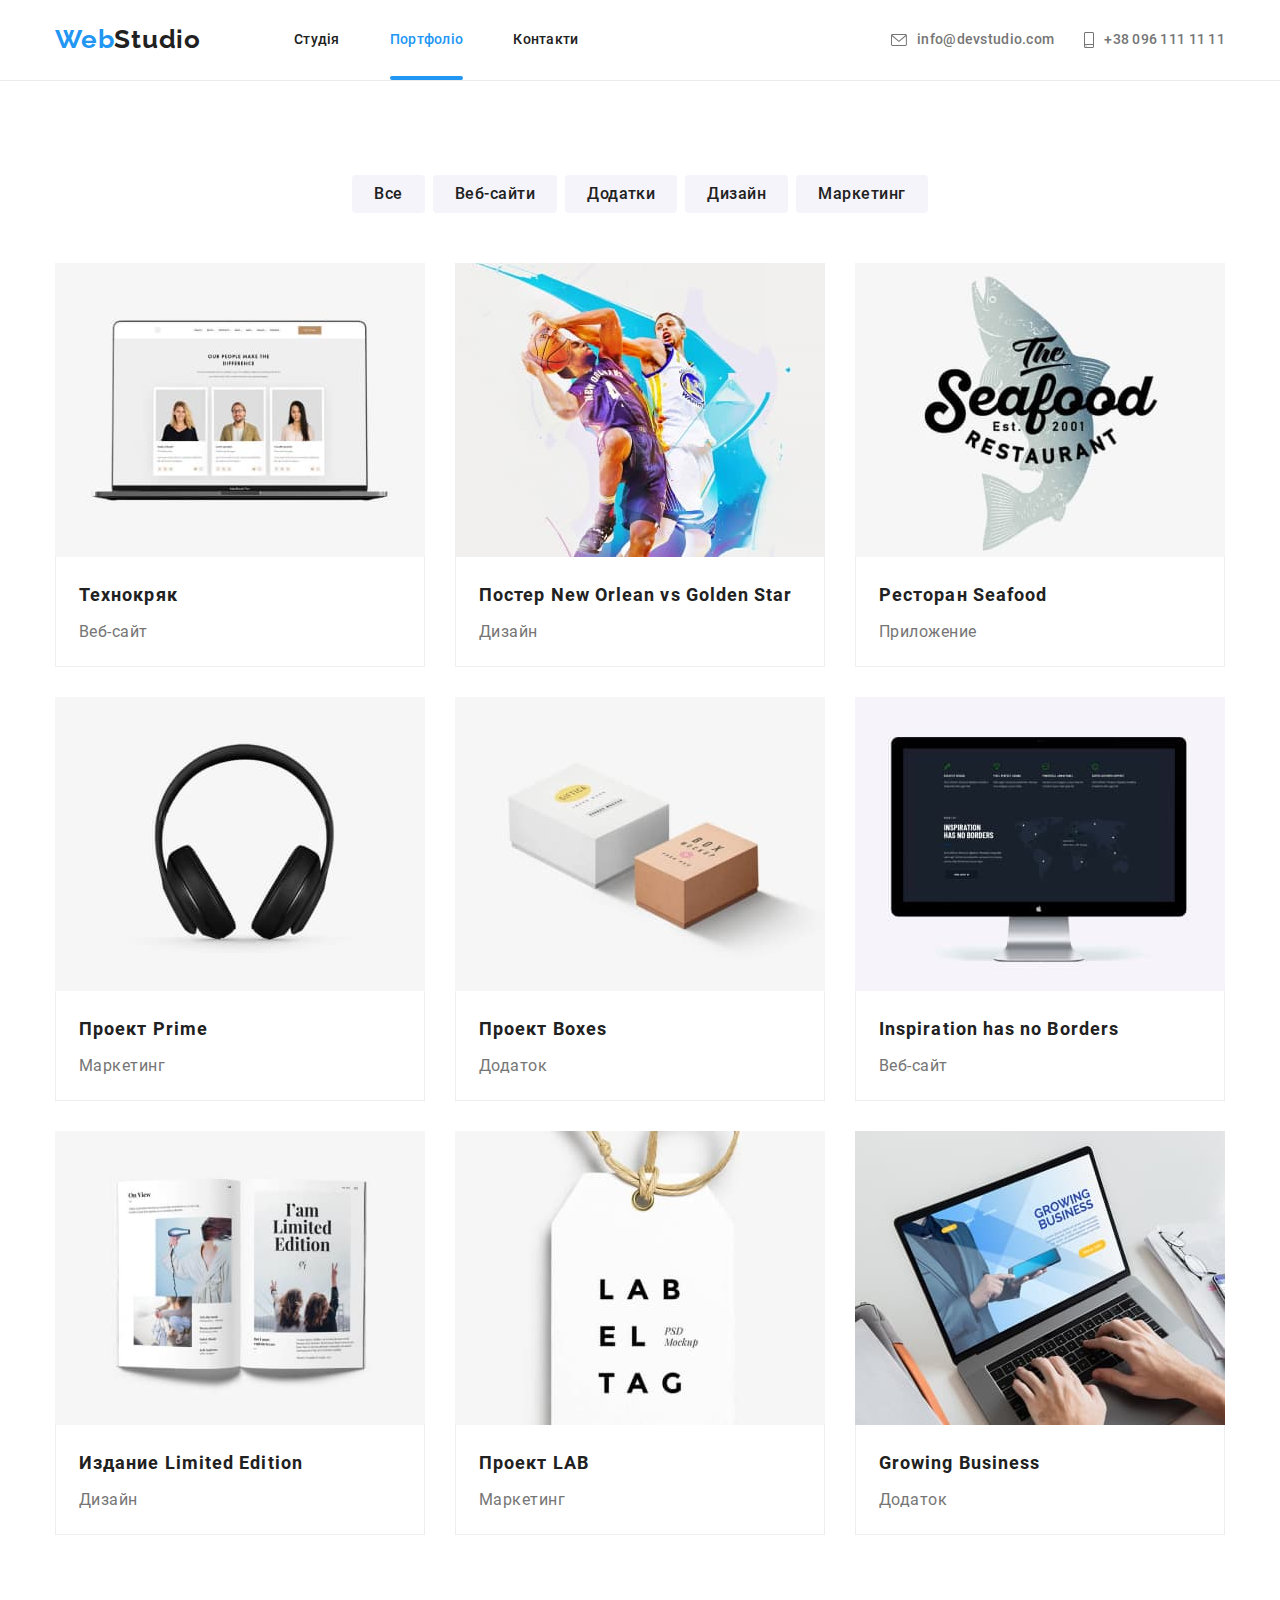
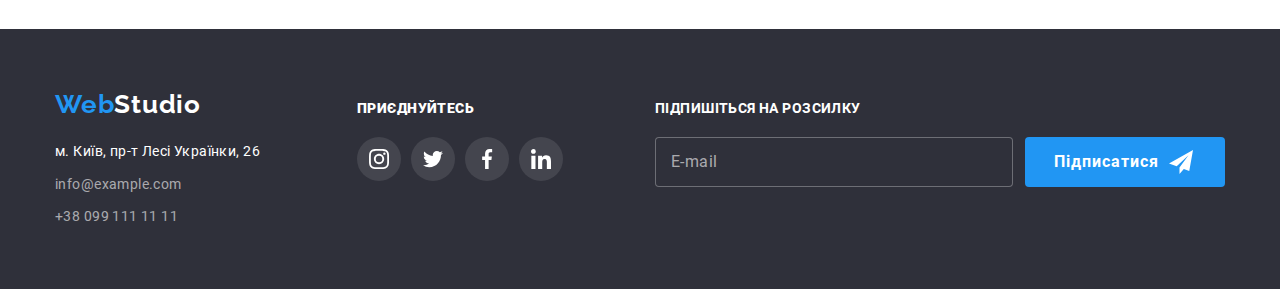
==== commit 221ed94c: "10" ====
--- a/portfolio.html
+++ b/portfolio.html
@@ -120,7 +120,7 @@
                   srcset="./images/portfolio/tehnokriak/tehnokriak_900.jpg 900w, ./images/portfolio/tehnokriak/tehnokriak_740.jpg 740w,
                   ./images/portfolio/tehnokriak/tehnokriak_708.jpg 708w, ./images/portfolio/tehnokriak/tehnokriak_450.jpg 450w, 
                   ./images/portfolio/tehnokriak/tehnokriak_370.jpg 370w, ./images/portfolio/tehnokriak/tehnokriak_354.jpg 354w"
-                  sizes="(max-width: 767px) 450px, (min-width: 768px) 354px, (min-width: 1200px) 370px"
+                  sizes="(min-width: 1200px) 370px, (min-width: 768px) 354px, 450px"
                   src="./images/portfolio/tehnokriak/tehnokriak_370.jpg"
                   alt="веб-сайт Технокряк"
                 />
@@ -142,9 +142,10 @@
                   srcset="./images/portfolio/poster/poster_900.jpg 900w, ./images/portfolio/poster/poster_740.jpg 740w,
                   ./images/portfolio/poster/poster_708.jpg 708w, ./images/portfolio/poster/poster_450.jpg 450w, 
                   ./images/portfolio/poster/poster_370.jpg 370w, ./images/portfolio/poster/poster_354.jpg 354w"
-                  sizes="(max-width: 767px) 450px, (min-width: 768px) 354px, (min-width: 1200px) 370px"
+                  sizes="(min-width: 1200px) 370px, (min-width: 768px) 354px, 450px"
                   src="./images/portfolio/poster/poster_370.jpg"
                   alt="постер Новий Орлеан проти Золотих Зірок"
+
                 />
                 <div class="work-example__overlay">
                   <p class="work-example__overlay-text">
@@ -165,9 +166,10 @@
                   srcset="./images/portfolio/seafood/seafood_900.jpg 900w, ./images/portfolio/seafood/seafood_740.jpg 740w,
                   ./images/portfolio/seafood/seafood_708.jpg 708w, ./images/portfolio/seafood/seafood_450.jpg 450w, 
                   ./images/portfolio/seafood/seafood_370.jpg 370w, ./images/portfolio/seafood/seafood_354.jpg 354w"
-                  sizes="(max-width: 767px) 450px, (min-width: 768px) 354px, (min-width: 1200px) 370px"
+                  sizes="(min-width: 1200px) 370px, (min-width: 768px) 354px, 450px"
                   src="./images/portfolio/seafood/seafood_370.jpg"
                   alt="додаток ресторана Морепродукти"
+
                 />
                 <div class="work-example__overlay">
                   <p class="work-example__overlay-text">
@@ -189,9 +191,10 @@
                   srcset="./images/portfolio/prime/prime_900.jpg 900w, ./images/portfolio/prime/prime_740.jpg 740w,
                   ./images/portfolio/prime/prime_708.jpg 708w, ./images/portfolio/prime/prime_450.jpg 450w, 
                   ./images/portfolio/prime/prime_370.jpg 370w, ./images/portfolio/prime/prime_354.jpg 354w"
-                  sizes="(max-width: 767px) 450px, (min-width: 768px) 354px, (min-width: 1200px) 370px"
+                  sizes="(min-width: 1200px) 370px, (min-width: 768px) 354px, 450px"
                   src="./images/portfolio/prime/prime_370.jpg"
                   alt="проект Прайм маркейтинг"
+
                 />
                 <div class="work-example__overlay">
                   <p class="work-example__overlay-text">
@@ -213,9 +216,10 @@
                   srcset="./images/portfolio/boxes/boxes_900.jpg 900w, ./images/portfolio/boxes/boxes_740.jpg 740w,
                   ./images/portfolio/boxes/boxes_708.jpg 708w, ./images/portfolio/boxes/boxes_450.jpg 450w, 
                   ./images/portfolio/boxes/boxes_370.jpg 370w, ./images/portfolio/boxes/boxes_354.jpg 354w"
-                  sizes="(max-width: 767px) 450px, (min-width: 768px) 354px, (min-width: 1200px) 370px"
+                  sizes="(min-width: 1200px) 370px, (min-width: 768px) 354px, 450px"
                   src="./images/portfolio/boxes/boxes_370.jpg"
                   alt="додаток проекта Боксес"
+
                 />
                 <div class="work-example__overlay">
                   <p class="work-example__overlay-text">
@@ -237,9 +241,10 @@
                   ./images/portfolio/inspiration/inspiration_740.jpg 740w,
                   ./images/portfolio/inspiration/inspiration_708.jpg 708w, ./images/portfolio/inspiration/inspiration_450.jpg 450w, 
                   ./images/portfolio/inspiration/inspiration_370.jpg 370w, ./images/portfolio/inspiration/inspiration_354.jpg 354w"
-                  sizes="(max-width: 767px) 450px, (min-width: 768px) 354px, (min-width: 1200px) 370px"
+                  sizes="(min-width: 1200px) 370px, (min-width: 768px) 354px, 450px"
                   src="./images/portfolio/inspiration/inspiration_370.jpg"
                   alt="Веб-сайт Натхнення не має меж"
+
                 />
                 <div class="work-example__overlay">
                   <p class="work-example__overlay-text">
@@ -260,9 +265,10 @@
                   srcset="./images/portfolio/limited/limited_900.jpg 900w, ./images/portfolio/limited/limited_740.jpg 740w,
                   ./images/portfolio/limited/limited_708.jpg 708w, ./images/portfolio/limited/limited_450.jpg 450w, 
                   ./images/portfolio/limited/limited_370.jpg 370w, ./images/portfolio/limited/limited_354.jpg 354w"
-                  sizes="(max-width: 767px) 450px, (min-width: 768px) 354px, (min-width: 1200px) 370px"
+                  sizes="(min-width: 1200px) 370px, (min-width: 768px) 354px, 450px"
                   src="./images/portfolio/limited/limited_370.jpg"
                   alt="Дизайн видання Лимитед Эдишин"
+
                 />
                 <div class="work-example__overlay">
                   <p class="work-example__overlay-text">
@@ -283,13 +289,18 @@
                   srcset="./images/portfolio/lab/lab_900.jpg 900w, ./images/portfolio/lab/lab_740.jpg 740w,
                   ./images/portfolio/lab/lab_708.jpg 708w, ./images/portfolio/lab/lab_450.jpg 450w, 
                   ./images/portfolio/lab/lab_370.jpg 370w, ./images/portfolio/lab/lab_354.jpg 354w"
-                  sizes="(max-width: 767px) 450px, (min-width: 768px) 354px, (min-width: 1200px) 370px"
+                  sizes="(min-width: 1200px) 370px, (min-width: 768px) 354px, 450px"
                   src="./images/portfolio/lab/lab_370.jpg"
                   alt="Проект ЛАБ"
-                />
-                <div class="work-example__overlay">
-                  <p class="work-example__overlay-text">
-                    Ресурс пропонує комплексні пропозиції з різним рівнем функціоналу та сервісів. Все це дозволить відвідувачу отримати вичерпні відомості про компанію чи приватну особу.
+
+                />
+                <div class="work-example__overlay">
+                  <p class="work-example__overlay-text">
+                    Ресурс пропонує комплексні пропозиції з 
+                    різним рівнем функціоналу та сервісів. Все 
+                    це дозволить відвідувачу отримати 
+                    вичерпні відомості про компанію чи 
+                    приватну особу.
                   </p>
                 </div>
               </div>
@@ -302,13 +313,14 @@
             </li>
             <li class="work-example__item">
               <div class="work-example__image-text-overlay">
-                <img class="work-example__image"
+                <img
                   srcset="./images/portfolio/groving/groving_900.jpg 900w, ./images/portfolio/groving/groving_740.jpg 740w,
                   ./images/portfolio/groving/groving_708.jpg 708w, ./images/portfolio/groving/groving_450.jpg 450w, 
                   ./images/portfolio/groving/groving_370.jpg 370w, ./images/portfolio/groving/groving_354.jpg 354w"
-                  sizes="(max-width: 767px) 450px, (min-width: 768px) 354px, (min-width: 1200px) 370px"
+                  sizes="(min-width: 1200px) 370px, (min-width: 768px) 354px, 450px"
                   src="./images/portfolio/groving/groving_370.jpg"
                   alt="Додаток зростаючий бізнес"
+
                 />
                 <div class="work-example__overlay">
                   <p class="work-example__overlay-text">
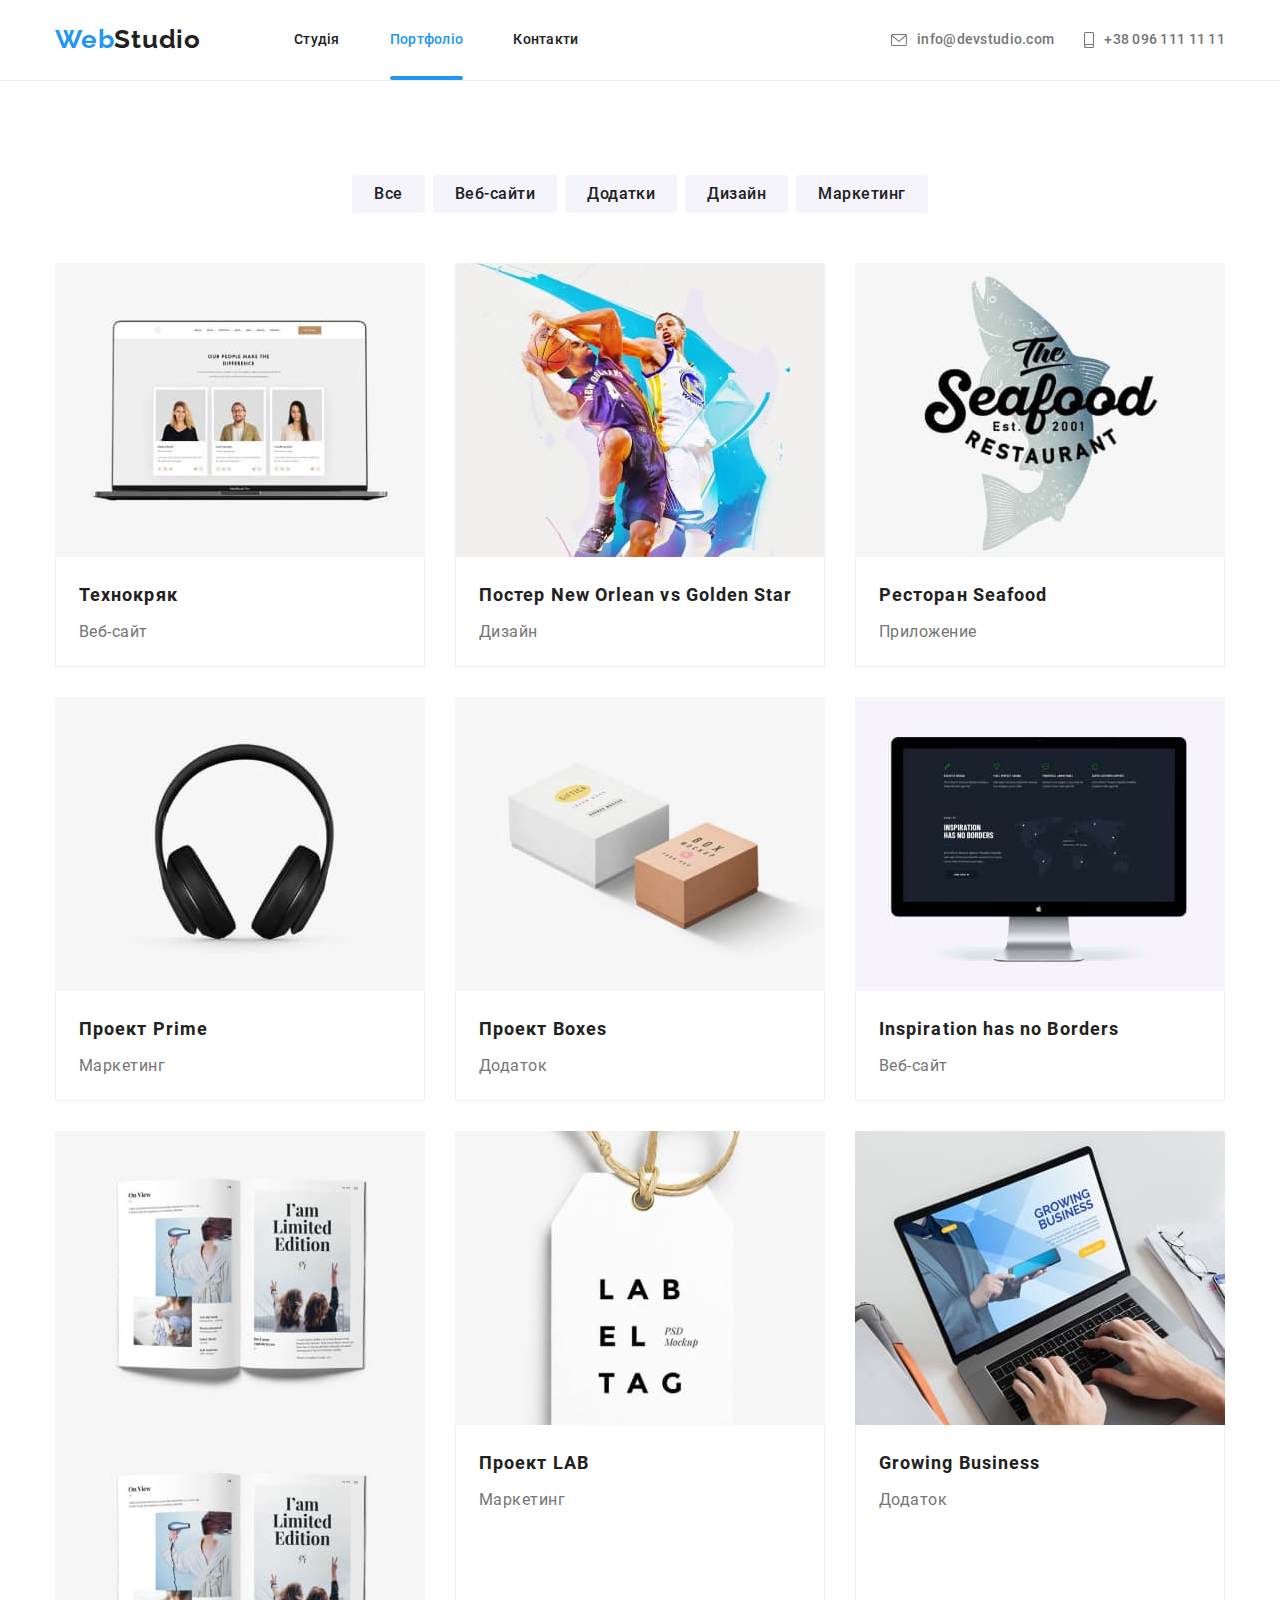
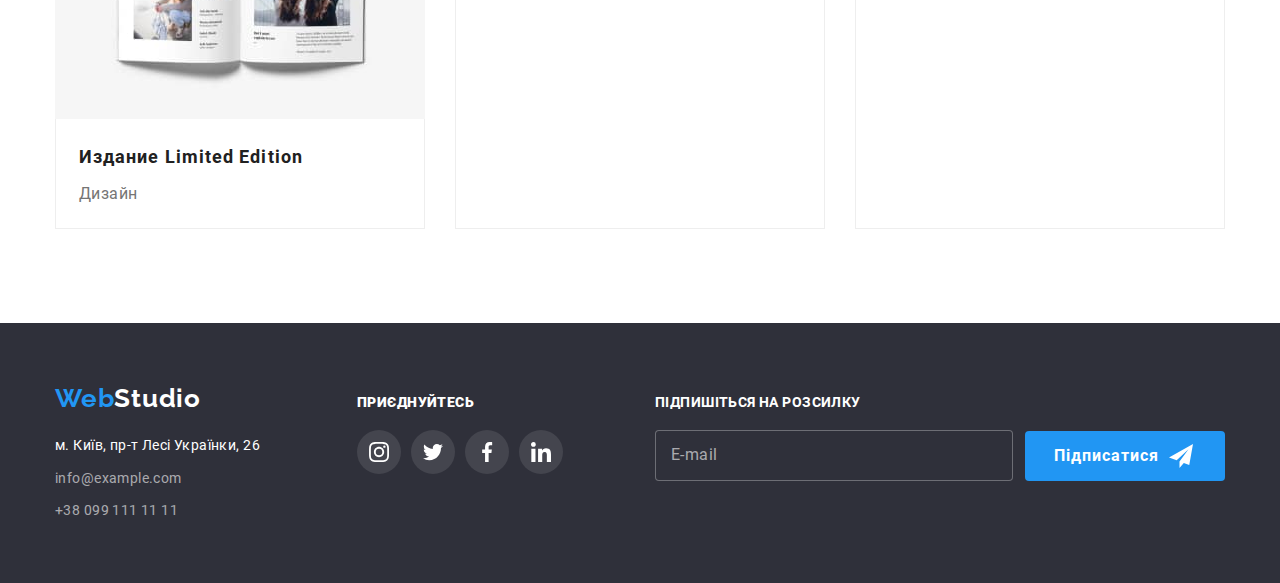
==== commit c252b348: "10.1" ====
--- a/portfolio.html
+++ b/portfolio.html
@@ -261,13 +261,21 @@
             </li>
             <li class="work-example__item">
               <div class="work-example__image-text-overlay">
+                <picture>
+                  <source srcset="./images/portfolio/limited/limited_370.jpg 1x, 
+                  ./images/portfolio/limited/limited_740.jpg 2x" media="(min-width:1200px)"/>
+                  <source srcset="./images/portfolio/limited/limited__354.jpg 1x, 
+                  ./images/portfolio/limited/limited_708.jpg 2x" media="(min-width:768px)"/>
+                  <source srcset="./images/portfolio/limited/limited_450.jpg 1x, 
+                  ./images/portfolio/limited/limited_900.jpg 2x" />
+                  <img src="./images/portfolio/limited/limited_370.jpg" alt="Дизайн видання Лимитед Эдишин" />
+                </picture>
                 <img
                   srcset="./images/portfolio/limited/limited_900.jpg 900w, ./images/portfolio/limited/limited_740.jpg 740w,
                   ./images/portfolio/limited/limited_708.jpg 708w, ./images/portfolio/limited/limited_450.jpg 450w, 
                   ./images/portfolio/limited/limited_370.jpg 370w, ./images/portfolio/limited/limited_354.jpg 354w"
                   sizes="(min-width: 1200px) 370px, (min-width: 768px) 354px, 450px"
-                  src="./images/portfolio/limited/limited_370.jpg"
-                  alt="Дизайн видання Лимитед Эдишин"
+
 
                 />
                 <div class="work-example__overlay">
@@ -285,15 +293,15 @@
             </li>
             <li class="work-example__item">
               <div class="work-example__image-text-overlay">
-                <img
-                  srcset="./images/portfolio/lab/lab_900.jpg 900w, ./images/portfolio/lab/lab_740.jpg 740w,
-                  ./images/portfolio/lab/lab_708.jpg 708w, ./images/portfolio/lab/lab_450.jpg 450w, 
-                  ./images/portfolio/lab/lab_370.jpg 370w, ./images/portfolio/lab/lab_354.jpg 354w"
-                  sizes="(min-width: 1200px) 370px, (min-width: 768px) 354px, 450px"
-                  src="./images/portfolio/lab/lab_370.jpg"
-                  alt="Проект ЛАБ"
-
-                />
+                <picture>
+                  <source srcset="./images/portfolio/lab/lab_370.jpg 1x, 
+                  ./images/portfolio/lab/lab_740.jpg 2x" media="(min-width:1200px)"/>
+                  <source srcset="./images/portfolio/lab/lab_354.jpg 1x, 
+                  ./images/portfolio/lab/lab_708.jpg 2x" media="(min-width:768px)"/>
+                  <source srcset="./images/portfolio/lab/lab_450.jpg 1x, 
+                  ./images/portfolio/lab/lab_900.jpg 2x" />
+                  <img src="./images/portfolio/lab/lab_370.jpg" alt="Проект ЛАБ" />
+                </picture>
                 <div class="work-example__overlay">
                   <p class="work-example__overlay-text">
                     Ресурс пропонує комплексні пропозиції з 
@@ -313,15 +321,15 @@
             </li>
             <li class="work-example__item">
               <div class="work-example__image-text-overlay">
-                <img
-                  srcset="./images/portfolio/groving/groving_900.jpg 900w, ./images/portfolio/groving/groving_740.jpg 740w,
-                  ./images/portfolio/groving/groving_708.jpg 708w, ./images/portfolio/groving/groving_450.jpg 450w, 
-                  ./images/portfolio/groving/groving_370.jpg 370w, ./images/portfolio/groving/groving_354.jpg 354w"
-                  sizes="(min-width: 1200px) 370px, (min-width: 768px) 354px, 450px"
-                  src="./images/portfolio/groving/groving_370.jpg"
-                  alt="Додаток зростаючий бізнес"
-
-                />
+                <picture>
+                  <source srcset="./images/portfolio/groving/groving-370.jpg 1x, 
+                  ./images/portfolio/groving/groving-740.jpg 2x" media="(min-width:1200px)"/>
+                  <source srcset="./images/portfolio/groving/groving-354.jpg 1x, 
+                  ./images/portfolio/groving/groving-708.jpg 2x" media="(min-width:768px)"/>
+                  <source srcset="./images/portfolio/groving/groving-450.jpg 1x, 
+                  ./images/portfolio/groving/groving-900.jpg 2x" />
+                  <img src="./images/portfolio/groving/groving-370.jpg" alt="Додаток зростаючий бізнес" />
+                </picture>
                 <div class="work-example__overlay">
                   <p class="work-example__overlay-text">
                     Ресурс пропонує комплексні пропозиції з різним рівнем функціоналу та сервісів. Все це дозволить відвідувачу отримати вичерпні відомості про компанію чи приватну особу.
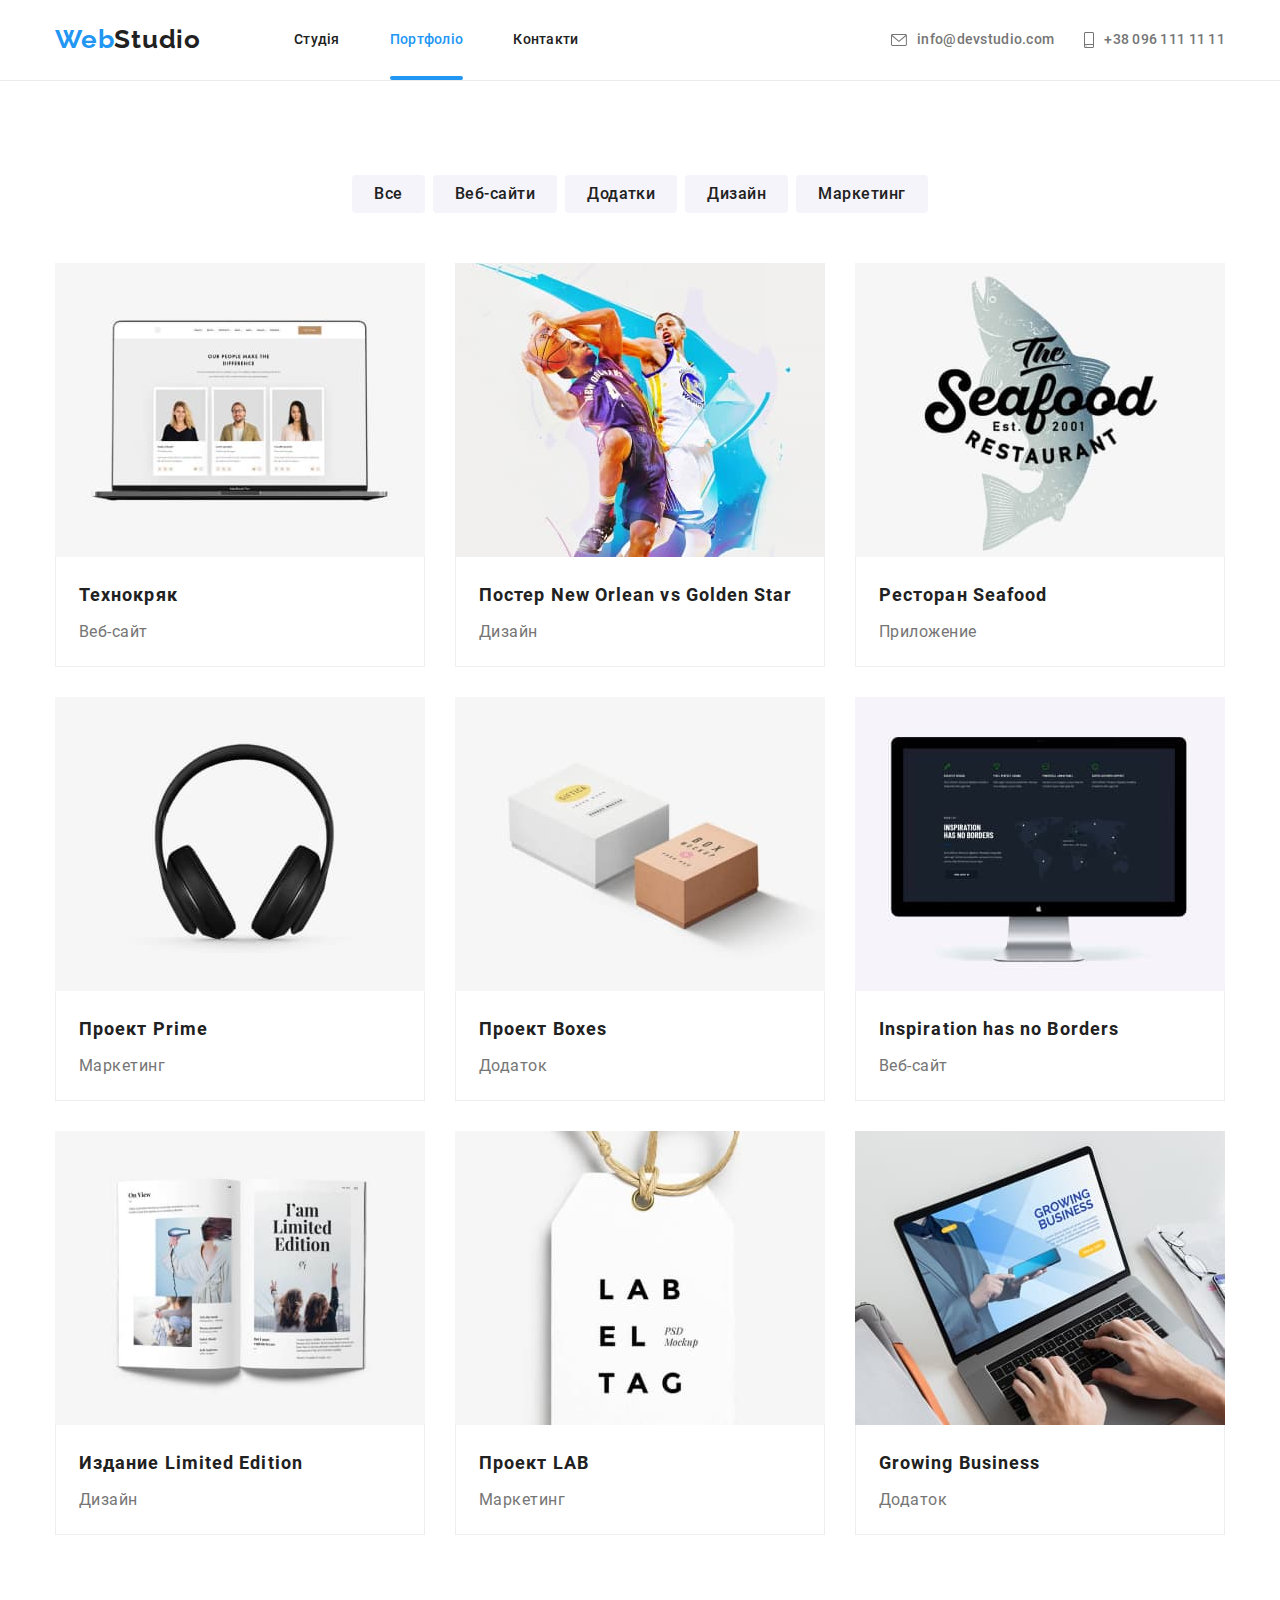
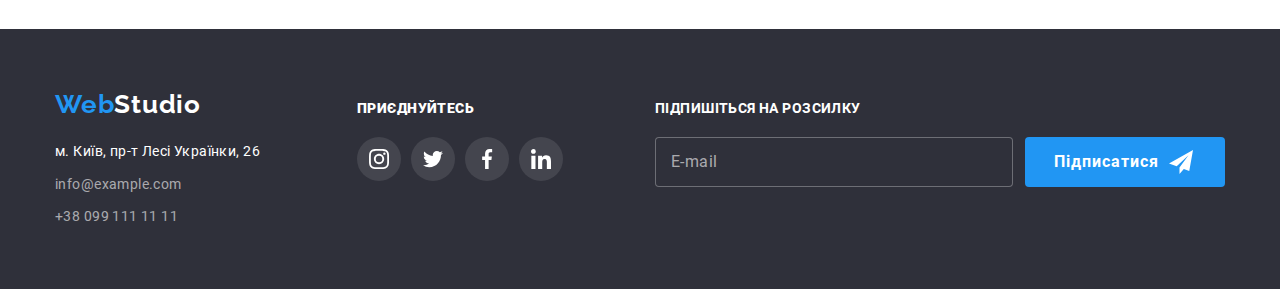
==== commit aeeb1875: "11" ====
--- a/portfolio.html
+++ b/portfolio.html
@@ -116,14 +116,15 @@
           <ul class="work-example">
             <li class="work-example__item">
                 <div class="work-example__image-text-overlay">
-                <img
-                  srcset="./images/portfolio/tehnokriak/tehnokriak_900.jpg 900w, ./images/portfolio/tehnokriak/tehnokriak_740.jpg 740w,
-                  ./images/portfolio/tehnokriak/tehnokriak_708.jpg 708w, ./images/portfolio/tehnokriak/tehnokriak_450.jpg 450w, 
-                  ./images/portfolio/tehnokriak/tehnokriak_370.jpg 370w, ./images/portfolio/tehnokriak/tehnokriak_354.jpg 354w"
-                  sizes="(min-width: 1200px) 370px, (min-width: 768px) 354px, 450px"
-                  src="./images/portfolio/tehnokriak/tehnokriak_370.jpg"
-                  alt="веб-сайт Технокряк"
-                />
+                <picture>
+                  <source srcset="./images/portfolio/tehnokriak/tehnokriak_370.jpg 1x, 
+                  ./images/portfolio/tehnokriak/tehnokriak_740.jpg 2x" media="(min-width:1200px)"/>
+                  <source srcset="./images/portfolio/tehnokriak/tehnokriak_354.jpg 1x, 
+                  ./images/portfolio/tehnokriak/tehnokriak_708.jpg 2x" media="(min-width:768px)"/>
+                  <source srcset="./images/portfolio/tehnokriak/tehnokriak_450.jpg 1x, 
+                  ./images/portfolio/tehnokriak/tehnokriak_900.jpg 2x" />
+                  <img src="./images/portfolio/tehnokriak/tehnokriak_370.jpg" alt="веб-сайт Технокряк"/>
+                </picture>
                 <div class="work-example__overlay">
                   <p class="work-example__overlay-text">
                     Ресурс пропонує комплексні пропозиції з різним рівнем функціоналу та сервісів. Все це дозволить відвідувачу отримати вичерпні відомості про компанію чи приватну особу.
@@ -138,15 +139,15 @@
             </li>
             <li class="work-example__item">
               <div class="work-example__image-text-overlay">
-                <img
-                  srcset="./images/portfolio/poster/poster_900.jpg 900w, ./images/portfolio/poster/poster_740.jpg 740w,
-                  ./images/portfolio/poster/poster_708.jpg 708w, ./images/portfolio/poster/poster_450.jpg 450w, 
-                  ./images/portfolio/poster/poster_370.jpg 370w, ./images/portfolio/poster/poster_354.jpg 354w"
-                  sizes="(min-width: 1200px) 370px, (min-width: 768px) 354px, 450px"
-                  src="./images/portfolio/poster/poster_370.jpg"
-                  alt="постер Новий Орлеан проти Золотих Зірок"
-
-                />
+                <picture>
+                  <source srcset="./images/portfolio/poster/poster_370.jpg 1x, 
+                  ./images/portfolio/poster/poster_740.jpg 2x" media="(min-width:1200px)"/>
+                  <source srcset="./images/portfolio/poster/poster_354.jpg 1x, 
+                  ./images/portfolio/poster/poster_708.jpg 2x" media="(min-width:768px)"/>
+                  <source srcset="./images/portfolio/poster/poster_450.jpg 1x, 
+                  ./images/portfolio/poster/poster_900.jpg 2x" />
+                  <img src="./images/portfolio/poster/poster_370.jpg" alt="постер Новий Орлеан проти Золотих Зірок"/>
+                </picture>
                 <div class="work-example__overlay">
                   <p class="work-example__overlay-text">
                     Ресурс пропонує комплексні пропозиції з різним рівнем функціоналу та сервісів. Все це дозволить відвідувачу отримати вичерпні відомості про компанію чи приватну особу.
@@ -162,15 +163,15 @@
             </li>
             <li class="work-example__item">
               <div class="work-example__image-text-overlay">
-                <img
-                  srcset="./images/portfolio/seafood/seafood_900.jpg 900w, ./images/portfolio/seafood/seafood_740.jpg 740w,
-                  ./images/portfolio/seafood/seafood_708.jpg 708w, ./images/portfolio/seafood/seafood_450.jpg 450w, 
-                  ./images/portfolio/seafood/seafood_370.jpg 370w, ./images/portfolio/seafood/seafood_354.jpg 354w"
-                  sizes="(min-width: 1200px) 370px, (min-width: 768px) 354px, 450px"
-                  src="./images/portfolio/seafood/seafood_370.jpg"
-                  alt="додаток ресторана Морепродукти"
-
-                />
+                <picture>
+                  <source srcset="./images/portfolio/seafood/seafood_370.jpg 1x, 
+                  ./images/portfolio/seafood/seafood_740.jpg 2x" media="(min-width:1200px)"/>
+                  <source srcset="./images/portfolio/seafood/seafood_354.jpg 1x, 
+                  ./images/portfolio/seafood/seafood_708.jpg 2x" media="(min-width:768px)"/>
+                  <source srcset="./images/portfolio/seafood/seafood_450.jpg 1x, 
+                  ./images/portfolio/seafood/seafood_900.jpg 2x" />
+                  <img src="./images/portfolio/seafood/seafood_370.jpg" alt="додаток ресторану Морепродукти"/>
+                </picture>
                 <div class="work-example__overlay">
                   <p class="work-example__overlay-text">
                     Ресурс пропонує комплексні пропозиції з різним рівнем функціоналу та сервісів. Все це дозволить відвідувачу отримати вичерпні відомості про компанію чи приватну особу.
@@ -187,15 +188,15 @@
             </li>
             <li class="work-example__item">
               <div class="work-example__image-text-overlay">
-                <img
-                  srcset="./images/portfolio/prime/prime_900.jpg 900w, ./images/portfolio/prime/prime_740.jpg 740w,
-                  ./images/portfolio/prime/prime_708.jpg 708w, ./images/portfolio/prime/prime_450.jpg 450w, 
-                  ./images/portfolio/prime/prime_370.jpg 370w, ./images/portfolio/prime/prime_354.jpg 354w"
-                  sizes="(min-width: 1200px) 370px, (min-width: 768px) 354px, 450px"
-                  src="./images/portfolio/prime/prime_370.jpg"
-                  alt="проект Прайм маркейтинг"
-
-                />
+                <picture>
+                  <source srcset="./images/portfolio/prime/prime_370.jpg 1x, 
+                  ./images/portfolio/prime/prime_740.jpg 2x" media="(min-width:1200px)"/>
+                  <source srcset="./images/portfolio/prime/prime_354.jpg 1x, 
+                  ./images/portfolio/prime/prime_708.jpg 2x" media="(min-width:768px)"/>
+                  <source srcset="./images/portfolio/prime/prime_450.jpg 1x, 
+                  ./images/portfolio/prime/prime_900.jpg 2x" />
+                  <img src="./images/portfolio/prime/prime_370.jpg" alt="проект Прайм маркейтинг"/>
+                </picture>
                 <div class="work-example__overlay">
                   <p class="work-example__overlay-text">
                     Ресурс пропонує комплексні пропозиції з різним рівнем функціоналу та сервісів. Все це дозволить відвідувачу отримати вичерпні відомості про компанію чи приватну особу.
@@ -212,15 +213,15 @@
 
             <li class="work-example__item">
               <div class="work-example__image-text-overlay">
-                <img
-                  srcset="./images/portfolio/boxes/boxes_900.jpg 900w, ./images/portfolio/boxes/boxes_740.jpg 740w,
-                  ./images/portfolio/boxes/boxes_708.jpg 708w, ./images/portfolio/boxes/boxes_450.jpg 450w, 
-                  ./images/portfolio/boxes/boxes_370.jpg 370w, ./images/portfolio/boxes/boxes_354.jpg 354w"
-                  sizes="(min-width: 1200px) 370px, (min-width: 768px) 354px, 450px"
-                  src="./images/portfolio/boxes/boxes_370.jpg"
-                  alt="додаток проекта Боксес"
-
-                />
+                <picture>
+                  <source srcset="./images/portfolio/boxes/boxes_370.jpg 1x, 
+                  ./images/portfolio/boxes/boxes_740.jpg 2x" media="(min-width:1200px)"/>
+                  <source srcset="./images/portfolio/boxes/boxes_354.jpg 1x, 
+                  ./images/portfolio/boxes/boxes_708.jpg 2x" media="(min-width:768px)"/>
+                  <source srcset="./images/portfolio/boxes/boxes_450.jpg 1x, 
+                  ./images/portfolio/boxes/boxes_900.jpg 2x" />
+                  <img src="./images/portfolio/boxes/boxes_370.jpg" alt="додаток проекта Боксес"/>
+                </picture>
                 <div class="work-example__overlay">
                   <p class="work-example__overlay-text">
                     Ресурс пропонує комплексні пропозиції з різним рівнем функціоналу та сервісів. Все це дозволить відвідувачу отримати вичерпні відомості про компанію чи приватну особу.
@@ -236,16 +237,15 @@
             </li>
             <li class="work-example__item">
               <div class="work-example__image-text-overlay">
-                <img
-                  srcset="./images/portfolio/inspiration/inspiration_900.jpg 900w, 
-                  ./images/portfolio/inspiration/inspiration_740.jpg 740w,
-                  ./images/portfolio/inspiration/inspiration_708.jpg 708w, ./images/portfolio/inspiration/inspiration_450.jpg 450w, 
-                  ./images/portfolio/inspiration/inspiration_370.jpg 370w, ./images/portfolio/inspiration/inspiration_354.jpg 354w"
-                  sizes="(min-width: 1200px) 370px, (min-width: 768px) 354px, 450px"
-                  src="./images/portfolio/inspiration/inspiration_370.jpg"
-                  alt="Веб-сайт Натхнення не має меж"
-
-                />
+                <picture>
+                  <source srcset="./images/portfolio/inspiration/inspiration_370.jpg 1x, 
+                  ./images/portfolio/inspiration/inspiration_740.jpg 2x" media="(min-width:1200px)"/>
+                  <source srcset="./images/portfolio/inspiration/inspiration_354.jpg 1x, 
+                  ./images/portfolio/inspiration/inspiration_708.jpg 2x" media="(min-width:768px)"/>
+                  <source srcset="./images/portfolio/inspiration/inspiration_450.jpg 1x, 
+                  ./images/portfolio/inspiration/inspiration_900.jpg 2x" />
+                  <img src="./images/portfolio/inspiration/inspiration_370.jpg" alt="Веб-сайт Натхнення не має меж"/>
+                </picture>
                 <div class="work-example__overlay">
                   <p class="work-example__overlay-text">
                     Ресурс пропонує комплексні пропозиції з різним рівнем функціоналу та сервісів. Все це дозволить відвідувачу отримати вичерпні відомості про компанію чи приватну особу.
@@ -264,20 +264,12 @@
                 <picture>
                   <source srcset="./images/portfolio/limited/limited_370.jpg 1x, 
                   ./images/portfolio/limited/limited_740.jpg 2x" media="(min-width:1200px)"/>
-                  <source srcset="./images/portfolio/limited/limited__354.jpg 1x, 
+                  <source srcset="./images/portfolio/limited/limited_354.jpg 1x, 
                   ./images/portfolio/limited/limited_708.jpg 2x" media="(min-width:768px)"/>
                   <source srcset="./images/portfolio/limited/limited_450.jpg 1x, 
                   ./images/portfolio/limited/limited_900.jpg 2x" />
-                  <img src="./images/portfolio/limited/limited_370.jpg" alt="Дизайн видання Лимитед Эдишин" />
-                </picture>
-                <img
-                  srcset="./images/portfolio/limited/limited_900.jpg 900w, ./images/portfolio/limited/limited_740.jpg 740w,
-                  ./images/portfolio/limited/limited_708.jpg 708w, ./images/portfolio/limited/limited_450.jpg 450w, 
-                  ./images/portfolio/limited/limited_370.jpg 370w, ./images/portfolio/limited/limited_354.jpg 354w"
-                  sizes="(min-width: 1200px) 370px, (min-width: 768px) 354px, 450px"
-
-
-                />
+                  <img src="./images/portfolio/limited/limited_370.jpg" alt="Дизайн видання Лимитед Эдишин"/>
+                </picture>
                 <div class="work-example__overlay">
                   <p class="work-example__overlay-text">
                     Ресурс пропонує комплексні пропозиції з різним рівнем функціоналу та сервісів. Все це дозволить відвідувачу отримати вичерпні відомості про компанію чи приватну особу.
--- a/css/main.min.css
+++ b/css/main.min.css
@@ -1 +1 @@
-@font-face{font-family:"Roboto";src:local("Roboto"),url("..//fonts/Roboto-Regular.woff2") format("woff2"),url("..//fonts/Roboto-Regular.woff") format("woff"),url("..//fonts/Roboto-Regular.ttf") format("truetype"),url("..//fonts/Roboto-Regular.svg#Roboto-Regular") format("svg");font-weight:400;font-style:normal;font-display:swap}@font-face{font-family:"Roboto";src:local("Roboto"),url("..//fonts/Roboto-Bold.woff2") format("woff2"),url("..//fonts/Roboto-Bold.woff") format("woff"),url("..//fonts/Roboto-Bold.ttf") format("truetype"),url("..//fonts/Roboto-Bold.svg#Roboto-Bold") format("svg");font-weight:700;font-style:normal;font-display:swap}@font-face{font-family:"Raleway";src:local("Raleway"),url("..//fonts/Raleway-Bold.woff2") format("woff2"),url("..//fonts/Raleway-Bold.woff") format("woff"),url("..//fonts/Raleway-Bold.ttf") format("truetype"),url("..//fonts/Raleway-Bold.svg#Raleway-Bold") format("svg");font-weight:700;font-style:normal;font-display:swap}@font-face{font-family:"Roboto";src:local("Roboto"),url("..//fonts/Roboto-Black.woff2") format("woff2"),url("..//fonts/Roboto-Black.woff") format("woff"),url("..//fonts/Roboto-Black.ttf") format("truetype"),url("..//fonts/Roboto-Black.svg#Roboto-Black") format("svg");font-weight:900;font-style:normal;font-display:swap}@font-face{font-family:"Roboto";src:local("Roboto"),url("..//fonts/Roboto-Medium.woff2") format("woff2"),url("..//fonts/Roboto-Medium.woff") format("woff"),url("..//fonts/Roboto-Medium.ttf") format("truetype"),url("..//fonts/Roboto-Medium.svg#Roboto-Medium") format("svg");font-weight:500;font-style:normal;font-display:swap}:root{--primary-background-color: #ffffff;--alternative-background-color: #2f303a;--backgroung-color-hero: #c4c4c4;--acccent-background-color: #f5f4fa;--primary-text-color: #212121;--title-text-color: #757575;--alternative-text-color: rgba(255, 255, 255, 0.6);--icon-footer: rgba(255, 255, 255, 0.1);--accent-color: #2196f3;--icon-background-socials: #afb1b8;--button-hero-shadow: rgba(0, 0, 0, 0.15);--button-portfolio-shadow: drop-shadow(0px 4px 4px rgba(0, 0, 0, 0.25));--button-portfolio-shadow-active: 0px 3px 1px rgba(0, 0, 0, 0.1), 0px 1px 2px rgba(0, 0, 0, 0.08), 0px 2px 2px rgba(0, 0, 0, 0.12);--button-accent-color: #188ce8;--font-family-primary: "Roboto";--border-color-header: #ececec;--border-color-portfoli-cards: #eeeeee;--border-color-footer: rgba(255, 255, 255, 0.3);--shadow-team: 0px 1px 3px rgba(0, 0, 0, 0.12), 0px 1px 1px rgba(0, 0, 0, 0.14), 0px 2px 1px rgba(0, 0, 0, 0.2);--shadow-example: 0px 1px 1px rgba(0, 0, 0, 0.12), 0px 4px 4px rgba(0, 0, 0, 0.06), 1px 4px 6px rgba(0, 0, 0, 0.16);--overlay-cover-img: rgba(47, 48, 58, 0.4);--overlay-work-description: rgba(47, 48, 58, 0.8);--ovelay-box-shadow: rgba(33, 150, 243, 0.9);--modal-background: rgba(0, 0, 0, 0.2);--modal-shadow: 0px 1px 3px rgba(0, 0, 0, 0.12), 0px 1px 1px rgba(0, 0, 0, 0.14), 0px 2px 1px rgba(0, 0, 0, 0.2);--modal-input-border: rgba(33, 33, 33, 0.2);--modal-close: #000000;--modal-close-border: rgba(0, 0, 0, 0.1);--placeholder-text: rgba(117, 117, 117, 0.5)}/*! modern-normalize v1.1.0 | MIT License | https://github.com/sindresorhus/modern-normalize */*,::before,::after{box-sizing:border-box}html{line-height:1.15;-webkit-text-size-adjust:100%;-moz-tab-size:4;-o-tab-size:4;tab-size:4}body{margin:0;font-family:system-ui,-apple-system,"Segoe UI",Roboto,Helvetica,Arial,sans-serif,"Apple Color Emoji","Segoe UI Emoji"}hr{height:0;color:inherit}abbr[title]{-webkit-text-decoration:underline dotted;text-decoration:underline dotted}b,strong{font-weight:bolder}code,kbd,samp,pre{font-family:ui-monospace,SFMono-Regular,Consolas,"Liberation Mono",Menlo,monospace;font-size:1em}small{font-size:80%}sub,sup{font-size:75%;line-height:0;position:relative;vertical-align:baseline}sub{bottom:-0.25em}sup{top:-0.5em}table{text-indent:0;border-color:inherit}button,input,optgroup,select,textarea{font-family:inherit;font-size:100%;line-height:1.15;margin:0}button,select{text-transform:none}button,[type=button],[type=reset],[type=submit]{-webkit-appearance:button}::-moz-focus-inner{border-style:none;padding:0}:-moz-focusring{outline:1px dotted ButtonText}:-moz-ui-invalid{box-shadow:none}legend{padding:0}progress{vertical-align:baseline}::-webkit-inner-spin-button,::-webkit-outer-spin-button{height:auto}[type=search]{-webkit-appearance:textfield;outline-offset:-2px}::-webkit-search-decoration{-webkit-appearance:none}::-webkit-file-upload-button{-webkit-appearance:button;font:inherit}summary{display:list-item}h1,h2,h3,h4,h5,h6,p{margin-top:0;margin-bottom:0}img{display:block;max-width:100%;height:auto}ul{list-style:none;padding-left:0;margin:0}body{margin:0;font-family:var(--font-family-primary),Verdana,Tahoma,arial,sans-serif;font-weight:400;background-color:var(--primary-background-color);color:var(--primary-text-color)}body.modal-open{overflow:hidden}button{display:inline-flex;margin:0;padding:0;border:none;font:inherit;color:inherit;background-color:rgba(0,0,0,0);cursor:pointer}.title-hidden{position:absolute;width:1px;height:1px;margin:-1px;border:0;padding:0;clip:rect(0 0 0 0);overflow:hidden}.is-hidden{opacity:0;pointer-events:none;visibility:hidden}.portfolio__button,.hero__button{display:inline-block;border-color:rgba(0,0,0,0);border-radius:4px;text-align:center}.container{max-width:320px;padding-left:15px;padding-right:15px;margin:0 auto}@media(min-width: 480px){.container{max-width:480px}}@media(min-width: 768px){.container{max-width:768px}}@media(min-width: 1200px){.container{max-width:1200px}}.header{border-bottom:var(--border-color-header) 1px solid}@media(min-width: 768px){.header__container{display:flex;align-items:center}}.site-nav{position:relative;display:flex;align-items:center}.site-nav__logo{margin-right:auto;padding-top:16px;padding-bottom:16px}@media(min-width: 768px){.site-nav__logo{margin-right:88px}}@media(min-width: 1200px){.site-nav__logo{margin-right:93px}}.menu-desktop{display:none}@media(min-width: 768px){.menu-desktop{display:flex}}.menu-desktop__item{position:relative}.menu-desktop__item+.menu-desktop__item{margin-left:50px}.menu-desktop__link{display:block;padding-top:32px;padding-bottom:32px;font-weight:500;font-size:14px;line-height:1.1;letter-spacing:.02em;text-decoration:none;color:var(--primary-text-color);transition-property:color;transition-duration:250ms;-webkit-animation-timing-function:cubic-bezier(0.4, 0, 0.2, 1);animation-timing-function:cubic-bezier(0.4, 0, 0.2, 1)}.menu-desktop__link:hover,.menu-desktop__link:focus{color:var(--accent-color)}.menu-desktop__link--current{position:relative;color:var(--accent-color)}.menu-desktop__link--current::after{position:absolute;bottom:0;right:0;content:"";background-color:var(--accent-color);width:100%;height:4px;border-radius:2px}.menu-mobile-container{padding:48px 40px;position:fixed;left:0;top:0;background-color:var(--primary-background-color);width:100%;height:100%}@media(min-width: 768px){.menu-mobile-container{display:none}}.svg-close-mobile{fill:var(--primary-background-color)}.section{padding-top:60px;padding-bottom:60px}@media(min-width: 1200px){.section{padding-top:94px;padding-bottom:94px}}.hero{height:400px;max-width:1600px;margin:0 auto;padding-top:118px;padding-bottom:118px;background-repeat:no-repeat;background-position:center;background-size:cover;background-color:var(--backgroung-color-hero);text-align:center;background-image:linear-gradient(to right, var(--overlay-cover-img), var(--overlay-cover-img)),url("../images/hero-background-image/hero-mobile@x1.jpg")}@media(min-device-pixel-ratio: 2),(-webkit-min-device-pixel-ratio: 2),(min-resolution: 192dpi),(min-resolution: 2dppx){.hero{background-image:linear-gradient(to right, var(--overlay-cover-img), var(--overlay-cover-img)),url("../images/hero-background-image/hero-mobile@x2.jpg")}}@media(min-width: 768px){.hero{background-image:linear-gradient(to right, var(--overlay-cover-img), var(--overlay-cover-img)),url("../images/hero-background-image/hero-tablet@x1.jpg")}}@media(min-width: 768px)and (min-device-pixel-ratio: 2),(min-width: 768px)and (-webkit-min-device-pixel-ratio: 2),(min-width: 768px)and (min-resolution: 192dpi),(min-width: 768px)and (min-resolution: 2dppx){.hero{background-image:linear-gradient(to right, var(--overlay-cover-img), var(--overlay-cover-img)),url("../images/hero-background-image/hero-tablet@x2.jpg")}}@media(min-width: 1200px){.hero{background-image:linear-gradient(to right, var(--overlay-cover-img), var(--overlay-cover-img)),url("../images/hero-background-image/hero-desktop@x1.jpg");height:600px;padding-top:200px;padding-bottom:200px}}@media(min-device-pixel-ratio: 2),(-webkit-min-device-pixel-ratio: 2),(min-resolution: 192dpi),(min-resolution: 2dppx){.hero{background-image:linear-gradient(to right, var(--overlay-cover-img), var(--overlay-cover-img)),url("../images/hero-background-image/hero-desktop@x2.jpg")}}.title{max-width:360px;font-weight:900;font-size:26px;line-height:1.6;letter-spacing:.06em;text-transform:uppercase;color:var(--primary-background-color)}@media(min-width: 1200px){.title{max-width:696px;font-size:44px;line-height:1.36}}.hero__title{margin:0 auto 30px}.feachers__list{display:flex;flex-direction:column;gap:30px}@media(min-width: 768px){.feachers__list{flex-direction:row;flex-wrap:wrap}}.feachers__item{width:100%}@media(min-width: 768px){.feachers__item{flex-basis:calc(50% - 15px)}}@media(min-width: 1200px){.feachers__item{flex-basis:calc(25% - 22.5px)}}.feachers__svg{display:flex;align-items:center;justify-content:center;background-color:var(--acccent-background-color);height:120px}.feachers__title{margin-top:30px;margin-bottom:10px;font-weight:700;font-size:14px;line-height:1.14;letter-spacing:.03em;text-transform:uppercase;text-align:center}@media(min-width: 768px){.feachers__title{text-align:left}}.feachers__description{font-size:14px;line-height:1.7;letter-spacing:.03em;color:var(--title-text-color)}.services{display:none;padding-top:0}@media(min-width: 1200px){.services{display:block}}.services__title{margin-top:0;margin-bottom:50px;font-weight:700;font-size:36px;line-height:1.16;text-align:center;letter-spacing:.03em}.services__list{display:flex}.services__item{width:370;position:relative}.services__item+.services__item{margin-left:30px}.services__description{position:absolute;width:100%;height:70px;bottom:0;left:0;padding-top:27px;padding-bottom:27px;background-color:var(--overlay-work-description);margin:0;font-weight:700;font-size:14px;line-height:1.14;text-align:center;letter-spacing:.03em;text-transform:uppercase;color:var(--primary-background-color)}.team{background-color:var(--acccent-background-color)}.team__title{margin-top:0;margin-bottom:30px;font-weight:700;font-size:28px;line-height:1.17;text-align:center;letter-spacing:.03em}@media(min-width: 1200px){.team__title{margin-bottom:50px;font-size:36px}}.team__list{display:flex;flex-direction:column;gap:30px}@media(min-width: 768px){.team__list{flex-direction:row;flex-wrap:wrap}}.team__item{background-color:var(--primary-background-color);box-shadow:var(--shadow-team);border-radius:0px 0px 4px 4px}@media(min-width: 768px){.team__item{flex-basis:calc(50% - 15px)}}@media(min-width: 1200px){.team__item{flex-basis:calc(25% - 22.5px)}}.team__description{text-align:center;padding-top:30px;padding-bottom:24px}@media(min-width: 1200px){.team__description{padding-bottom:30px}}.team__name{margin-top:0;margin-bottom:10px;font-weight:500;font-size:16px;line-height:1.2;letter-spacing:.03em}.team__speciality{margin-top:0;margin-bottom:16px;color:var(--title-text-color);font-weight:400;font-size:16px;line-height:1.2;letter-spacing:.03em}.clients__title{margin-top:0;margin-bottom:50px;font-weight:700;font-size:28px;line-height:1.19;text-align:center;letter-spacing:.03em}@media(min-width: 1200px){.clients__title{font-size:36px;line-height:1.16}}.clients__list{display:flex;flex-wrap:wrap;gap:30px}.clients__desk{width:100%;height:92px;flex-basis:calc((100% - 30px)/2)}@media(min-width: 768px){.clients__desk{flex-basis:calc((100% - 60px)/3)}}@media(min-width: 1200px){.clients__desk{flex-basis:calc((100% - 150px)/6)}}.clients__icon{display:flex;align-items:center;justify-content:center;fill:var(--icon-background-socials);width:100%;height:100%;border:1px solid var(--icon-background-socials);border-radius:4px;transition-duration:250ms;transition-property:fill,border;-webkit-animation-timing-function:cubic-bezier(0.4, 0, 0.2, 1);animation-timing-function:cubic-bezier(0.4, 0, 0.2, 1)}.clients__icon:hover,.clients__icon:focus{fill:var(--accent-color);border:1px solid var(--accent-color)}.footer{background-color:var(--alternative-background-color);padding-top:60px;padding-bottom:60px}.footer__container{display:flex;flex-direction:column;justify-content:center;align-items:center}@media(min-width: 768px){.footer__container{flex-wrap:wrap;flex-direction:row;align-items:stretch}}@media(min-width: 768px){.find-us{min-width:232px}}@media(max-width: 1199px){.find-us{display:flex;flex-direction:column;align-items:center}}.address{color:var(--primary-background-color);font-style:normal;font-weight:400;font-size:14px;line-height:1.7;letter-spacing:.03em}@media(max-width: 1199px){.address{display:flex;flex-direction:column;align-items:center}}.footer__address{margin-top:20px}.address-link{display:block;color:var(--alternative-text-color);text-decoration:none;transition-duration:250ms;transition-property:color;-webkit-animation-timing-function:cubic-bezier(0.4, 0, 0.2, 1);animation-timing-function:cubic-bezier(0.4, 0, 0.2, 1)}.address-link:hover,.address-link:focus{color:var(--accent-color)}.footer__address-link{margin-top:8px}@media(min-width: 1200px){.footer__address-link{margin-top:9px}}.footer__community{margin-top:60px}@media(min-width: 768px){.footer__community{margin-top:0;margin-left:165px}}@media(min-width: 1200px){.footer__community{margin-left:70px}}.community__title{margin-bottom:20px;font-weight:700;font-size:14px;line-height:1.14;letter-spacing:.03em;text-transform:uppercase;text-align:center;color:var(--primary-background-color)}@media(min-width: 768px)and (max-width: 1199px){.community__title{margin-top:5px}}@media(min-width: 1200px){.community__title{text-align:left;margin-top:12px}}.buttons-switchers{display:flex;flex-wrap:wrap;row-gap:15px;-moz-column-gap:8px;column-gap:8px;justify-content:flex-start}@media(max-width: 767px){.buttons-switchers{max-width:326px}}@media(min-width: 768px){.buttons-switchers{justify-content:center}}.portfolio__buttons-switchers{margin-bottom:30px}@media(min-width: 1200px){.portfolio__buttons-switchers{margin-bottom:50px}}.work-example{display:flex;flex-wrap:wrap;gap:30px}.work-example__item{outline:1px solid var(--border-color-portfoli-cards);outline-offset:-1px;transition-duration:250ms;transition-property:box-shadow;-webkit-animation-timing-function:cubic-bezier(0.4, 0, 0.2, 1);animation-timing-function:cubic-bezier(0.4, 0, 0.2, 1)}@media(min-width: 768px){.work-example__item{flex-basis:calc(50% - 15px)}}@media(min-width: 1200px){.work-example__item{flex-basis:calc((100% - 60px)/3)}}.work-example__item:hover{box-shadow:var(--shadow-example);cursor:pointer}.work-example__image-text-overlay{position:relative;overflow:hidden}.work-example__overlay{position:absolute;top:0;left:0;width:100%;height:100%;padding:77px 24px;transform:translatey(101%);background-color:var(--ovelay-box-shadow);transition-duration:250ms;transition-property:transform;-webkit-animation-timing-function:cubic-bezier(0.4, 0, 0.2, 1);animation-timing-function:cubic-bezier(0.4, 0, 0.2, 1)}@media(min-width: 768px){.work-example__overlay{padding:49px 24px}}@media(min-width: 1200px){.work-example__overlay{padding:63px 24px}}.work-example__item:hover .work-example__overlay{transform:translateY(0)}.work-example__overlay-text{margin:0;font-weight:400;font-size:18px;line-height:1.56;letter-spacing:.03em;color:var(--primary-background-color)}.work-description{padding-top:20px;padding-bottom:20px;padding-right:24px;padding-left:24px}.work-description__title{margin-top:0;margin-bottom:4px;font-size:18px;line-height:2;letter-spacing:.06em}.work-description__text{margin-top:0;font-weight:400;font-size:16px;line-height:1.875;letter-spacing:.03em;color:var(--title-text-color)}.logo{font-family:"Raleway";font-weight:700;font-size:24px;line-height:1.17;text-decoration:none;letter-spacing:.03em;color:var(--accent-color)}@media(min-width: 1200px){.logo{font-size:26px;line-height:1.2}}.logo__text--black{color:var(--primary-text-color)}.logo__text--white{color:var(--primary-background-color)}.contacts{display:none}@media(min-width: 768px){.contacts{display:block;margin-right:0;margin-left:auto}}@media(min-width: 1200px){.contacts{display:flex}}.contacts__item+.contacts__item{margin-top:10px}@media(min-width: 1200px){.contacts__item+.contacts__item{margin-top:0;margin-left:30px}}.contacts__link{display:flex;align-items:center;font-weight:500;font-size:12px;line-height:1.17;letter-spacing:.02em;text-decoration:none;color:var(--title-text-color);transition-property:color;transition-duration:250ms;-webkit-animation-timing-function:cubic-bezier(0.4, 0, 0.2, 1);animation-timing-function:cubic-bezier(0.4, 0, 0.2, 1)}@media(min-width: 1200px){.contacts__link{font-size:14px;line-height:1.14;padding-top:32px;padding-bottom:32px}}.contacts__link:hover,.contacts__link:focus{color:var(--accent-color)}.icon{fill:currentColor}.contacts__icon-envelope{margin-right:8px;width:14px;height:10px}@media(min-width: 1200px){.contacts__icon-envelope{margin-right:10px;width:16px;height:12px}}.contacts__icon-smartfone{margin-right:8px;width:10px;height:14px}@media(min-width: 1200px){.contacts__icon-smartfone{margin-right:10px;width:10px;height:16px}}@media(min-width: 768px){.button-menu{display:none}}.button-menu-close{position:absolute;top:10px;right:15px;fill:var(--primary-text-color);transition-property:fill;transition-duration:250ms;-webkit-animation-timing-function:cubic-bezier(0.4, 0, 0.2, 1);animation-timing-function:cubic-bezier(0.4, 0, 0.2, 1)}.button-menu-close:hover,.button-menu-close:focus{fill:var(--accent-color)}.join-button{padding:10px 28px 10px 29px;min-width:200px;align-items:center;color:var(--primary-background-color);background-color:var(--accent-color);border-radius:4px;font-weight:700;font-size:16px;line-height:1.875;letter-spacing:.06em;transition-duration:250ms;transition-property:background-color;-webkit-animation-timing-function:cubic-bezier(0.4, 0, 0.2, 1);animation-timing-function:cubic-bezier(0.4, 0, 0.2, 1)}.join-button:hover,.join-button:focus{background-color:var(--button-accent-color)}.hero__button{min-width:200px;padding:10px 24px;font-family:var(--font-family-primary);font-weight:700;font-size:16px;line-height:1.875;align-items:center;letter-spacing:.06em;color:var(--primary-background-color);background-color:var(--accent-color);box-shadow:0px 4px 4px var(--button-hero-shadow);transition-duration:250ms;transition-property:background-color;-webkit-animation-timing-function:cubic-bezier(0.4, 0, 0.2, 1);animation-timing-function:cubic-bezier(0.4, 0, 0.2, 1)}@media(min-width: 1200px){.hero__button{padding:10px 32px}}.hero__button:hover,.hero__button:focus{background-color:var(--button-accent-color)}.portfolio__button{padding:6px 22px;background-color:var(--acccent-background-color);font-family:var(--font-family-primary);color:var(--primary-text-color);font-weight:500;font-size:16px;line-height:1.6;letter-spacing:.03em;transition-duration:250ms;transition-property:background-color,color,box-shadow;-webkit-animation-timing-function:cubic-bezier(0.4, 0, 0.2, 1);animation-timing-function:cubic-bezier(0.4, 0, 0.2, 1)}.portfolio__button:hover,.portfolio__button:focus{background-color:var(--accent-color);color:var(--primary-background-color);cursor:pointer;box-shadow:var(--button-portfolio-shadow-active)}.button-close{position:absolute;width:30px;height:30px;border:1px solid #000;border-radius:50%}.modal__button{display:block;margin:0 auto;padding:10px 55px 10px 56px;font-weight:700;font-size:16px;line-height:1.875;letter-spacing:.06em;color:var(--primary-background-color);background-color:var(--accent-color);box-shadow:0px 4px 4px rgba(0,0,0,.15);border-radius:4px;transition-duration:250ms;transition-property:background-color;-webkit-animation-timing-function:cubic-bezier(0.4, 0, 0.2, 1);animation-timing-function:cubic-bezier(0.4, 0, 0.2, 1)}.modal__button:hover,.modal__button:focus{background-color:var(--button-accent-color)}.social-network{display:flex;justify-content:center}.social-network__item{width:44px;height:44px;border-radius:50%}.social-network__item+.social-network__item{margin-left:10px}.social-network__icon{display:flex;align-items:center;justify-content:center;width:44px;height:44px;border-radius:50%;transition-duration:250ms;transition-property:background-color,fill;-webkit-animation-timing-function:cubic-bezier(0.4, 0, 0.2, 1);animation-timing-function:cubic-bezier(0.4, 0, 0.2, 1)}.social-network__icon--team{fill:var(--icon-background-socials)}.social-network__icon--team:hover,.social-network__icon--team:focus{background-color:var(--accent-color);fill:var(--primary-background-color)}.social-network__icon--join{fill:var(--primary-background-color);background-color:var(--icon-footer)}.social-network__icon--join:hover,.social-network__icon--join:focus{background-color:var(--accent-color);fill:var(--primary-background-color)}.footer__subscribe{width:100%;max-width:450px;margin-top:60px}@media(min-width: 1200px){.footer__subscribe{margin-top:0;margin-left:auto;max-width:570px}}.subscribe-form{text-align:center}@media(min-width: 1200px){.subscribe-form{display:flex;text-align:left}}.subscribe-form__label{display:inline-block;margin-bottom:20px;font-weight:700;font-size:14px;line-height:1.14;letter-spacing:.03em;text-transform:uppercase;color:var(--primary-background-color);cursor:pointer}@media(min-width: 1200px){.subscribe-form__label{margin-top:12px}}.subscribe-form__input{padding:15px;width:100%;max-width:450px;color:var(--alternative-text-color);border-radius:4px;border:1px solid var(--border-color-footer);background-color:var(--alternative-background-color)}@media(min-width: 1200px){.subscribe-form__input{max-width:358px;margin-left:auto}}.subscribe-form__input::-moz-placeholder{font-weight:400;font-size:16px;line-height:1.25;letter-spacing:.03em;color:var(--alternative-text-color)}.subscribe-form__input:-ms-input-placeholder{font-weight:400;font-size:16px;line-height:1.25;letter-spacing:.03em;color:var(--alternative-text-color)}.subscribe-form__input::placeholder{font-weight:400;font-size:16px;line-height:1.25;letter-spacing:.03em;color:var(--alternative-text-color)}.subscribe__join-button{margin-top:20px}@media(min-width: 1200px){.subscribe__join-button{margin-top:48px;margin-left:12px}}.subscribe__icon{margin-left:10px}.checkbox{display:flex;flex-wrap:wrap;align-items:center;justify-content:center;flex-grow:3;text-align:center;font-weight:400;font-size:12px;line-height:1.7;letter-spacing:.03em;color:var(--title-text-color)}@media(min-width: 1200px){.checkbox{font-size:14px}}.modal__checkbox{margin-top:20px;margin-bottom:30px}.checkbox__input{-webkit-appearance:none;-moz-appearance:none;appearance:none;position:absolute}.checkbox__link{margin-left:4px;color:var(--accent-color);-webkit-text-decoration-skip-ink:none;text-decoration-skip-ink:none}.custom-checkbox-icon{display:inline-block;border:2px solid var(--primary-text-color);border-radius:2px;cursor:pointer;transition-duration:250ms;transition-property:background-color;-webkit-animation-timing-function:cubic-bezier(0.4, 0, 0.2, 1);animation-timing-function:cubic-bezier(0.4, 0, 0.2, 1)}.checkbox__input:checked+.custom-checkbox-icon{background-color:var(--accent-color);border:none;background-size:contain;background-origin:border-box}.modal__custom-checkbox-icon{margin-right:8px}.backdrop{padding:94px 15px 94px 15px;position:fixed;background-color:var(--modal-background);top:0;left:0;width:100%;height:100%;overflow-y:scroll;opacity:1;visibility:visible;transform:scale(1);transition-property:opacity,transform,visibility;transition-duration:400ms;transition-timing-function:earse}@media(min-width: 480px){.backdrop{padding:0}}.backdrop.is-hidden{opacity:0;pointer-events:none;visibility:hidden;transform:scale(0.5)}.modal{padding:40px;position:relative;top:50%;left:50%;transform:scale(1) translate(-50%, -50%);opacity:1;visibility:visible;background-color:var(--primary-background-color);box-shadow:var(--modal-shadow);border-radius:4px;transition-property:transform,opacity,visibility;transition-duration:400ms;transition-timing-function:earse}@media(min-width: 480px){.modal{position:absolute;min-width:450px;min-height:609px;top:50%;left:50%;transform:scale(1) translate(-50%, -50%)}}@media(min-width: 1200px){.modal{min-width:528px;min-height:581px}}.backdrop.is-hidden .modal{opacity:0;visibility:hidden;transform:translate(-50%, -50%) scale(1.5)}.modal__button-close{top:8px;right:8px;border:1px solid var(--modal-close-border);border-radius:50%;transition-duration:250ms;transition-property:fill;-webkit-animation-timing-function:cubic-bezier(0.4, 0, 0.2, 1);animation-timing-function:cubic-bezier(0.4, 0, 0.2, 1);fill:var(--modal-close)}.modal__button-close:hover,.modal__button-close:focus{fill:var(--accent-color)}.svg-close{display:block;margin:auto}.form-title{font-weight:700;font-size:20px;line-height:1.5;text-align:center;letter-spacing:.03em}@media(min-width: 1200px){.form-title{line-height:1.15}}.backdrop__form-title{margin-top:0;margin-bottom:12px}.form-field__label{display:block;font-weight:400;font-size:12px;line-height:1.17;color:var(--title-text-color);letter-spacing:.01em;cursor:pointer}.form-field__label+.form-field__label{margin-top:10px}.form-field__input-field{position:relative}.form-field__input{width:100%;padding:11px 42px;margin-top:4px;font-weight:400;font-size:14px;line-height:1.14;border:1px solid var(--modal-input-border);border-radius:4px;transition-duration:250ms;transition-property:border;-webkit-animation-timing-function:cubic-bezier(0.4, 0, 0.2, 1);animation-timing-function:cubic-bezier(0.4, 0, 0.2, 1)}.svg-modal{fill:var(--primary-text-color);transition-duration:250ms;transition-property:fill;-webkit-animation-timing-function:cubic-bezier(0.4, 0, 0.2, 1);animation-timing-function:cubic-bezier(0.4, 0, 0.2, 1)}.form-field__svg-modal{left:12px;top:50%;transform:translateY(-50%);position:absolute}.form-field__input:focus{outline:0;outline-offset:0;border:1px solid var(--accent-color);cursor:pointer}.form-field__input:focus~.svg-modal{cursor:pointer;fill:var(--accent-color)}.form-field__textarea{width:100%;padding:12px 16px;margin-top:4px;resize:none;height:120px;font-weight:400;font-size:14px;line-height:1.14;letter-spacing:.01em;border:1px solid var(--modal-input-border);border-radius:4px;transition-duration:250ms;transition-property:border;-webkit-animation-timing-function:cubic-bezier(0.4, 0, 0.2, 1);animation-timing-function:cubic-bezier(0.4, 0, 0.2, 1)}@media(min-width: 1200px){.form-field__textarea{font-size:12px;line-height:1.17}}.form-field__textarea:focus{outline:0;outline-offset:0;border:1px solid var(--accent-color);cursor:pointer}.form-field__textarea::-moz-placeholder{font-weight:400;font-size:14px;line-height:1.14;letter-spacing:.01em;color:var(--placeholder-text)}.form-field__textarea:-ms-input-placeholder{font-weight:400;font-size:14px;line-height:1.14;letter-spacing:.01em;color:var(--placeholder-text)}.form-field__textarea::placeholder{font-weight:400;font-size:14px;line-height:1.14;letter-spacing:.01em;color:var(--placeholder-text)}.form-field__input{margin-top:4px}/*# sourceMappingURL=main.min.css.map */+@font-face{font-family:"Roboto";src:local("Roboto"),url("..//fonts/Roboto-Regular.woff2") format("woff2"),url("..//fonts/Roboto-Regular.woff") format("woff"),url("..//fonts/Roboto-Regular.ttf") format("truetype"),url("..//fonts/Roboto-Regular.svg#Roboto-Regular") format("svg");font-weight:400;font-style:normal;font-display:swap}@font-face{font-family:"Roboto";src:local("Roboto"),url("..//fonts/Roboto-Bold.woff2") format("woff2"),url("..//fonts/Roboto-Bold.woff") format("woff"),url("..//fonts/Roboto-Bold.ttf") format("truetype"),url("..//fonts/Roboto-Bold.svg#Roboto-Bold") format("svg");font-weight:700;font-style:normal;font-display:swap}@font-face{font-family:"Raleway";src:local("Raleway"),url("..//fonts/Raleway-Bold.woff2") format("woff2"),url("..//fonts/Raleway-Bold.woff") format("woff"),url("..//fonts/Raleway-Bold.ttf") format("truetype"),url("..//fonts/Raleway-Bold.svg#Raleway-Bold") format("svg");font-weight:700;font-style:normal;font-display:swap}@font-face{font-family:"Roboto";src:local("Roboto"),url("..//fonts/Roboto-Black.woff2") format("woff2"),url("..//fonts/Roboto-Black.woff") format("woff"),url("..//fonts/Roboto-Black.ttf") format("truetype"),url("..//fonts/Roboto-Black.svg#Roboto-Black") format("svg");font-weight:900;font-style:normal;font-display:swap}@font-face{font-family:"Roboto";src:local("Roboto"),url("..//fonts/Roboto-Medium.woff2") format("woff2"),url("..//fonts/Roboto-Medium.woff") format("woff"),url("..//fonts/Roboto-Medium.ttf") format("truetype"),url("..//fonts/Roboto-Medium.svg#Roboto-Medium") format("svg");font-weight:500;font-style:normal;font-display:swap}:root{--primary-background-color: #ffffff;--alternative-background-color: #2f303a;--backgroung-color-hero: #c4c4c4;--acccent-background-color: #f5f4fa;--primary-text-color: #212121;--title-text-color: #757575;--alternative-text-color: rgba(255, 255, 255, 0.6);--icon-footer: rgba(255, 255, 255, 0.1);--accent-color: #2196f3;--icon-background-socials: #afb1b8;--button-hero-shadow: rgba(0, 0, 0, 0.15);--button-portfolio-shadow: drop-shadow(0px 4px 4px rgba(0, 0, 0, 0.25));--button-portfolio-shadow-active: 0px 3px 1px rgba(0, 0, 0, 0.1), 0px 1px 2px rgba(0, 0, 0, 0.08), 0px 2px 2px rgba(0, 0, 0, 0.12);--button-accent-color: #188ce8;--font-family-primary: "Roboto";--border-color-header: #ececec;--border-color-portfoli-cards: #eeeeee;--border-color-footer: rgba(255, 255, 255, 0.3);--shadow-team: 0px 1px 3px rgba(0, 0, 0, 0.12), 0px 1px 1px rgba(0, 0, 0, 0.14), 0px 2px 1px rgba(0, 0, 0, 0.2);--shadow-example: 0px 1px 1px rgba(0, 0, 0, 0.12), 0px 4px 4px rgba(0, 0, 0, 0.06), 1px 4px 6px rgba(0, 0, 0, 0.16);--overlay-cover-img: rgba(47, 48, 58, 0.4);--overlay-work-description: rgba(47, 48, 58, 0.8);--ovelay-box-shadow: rgba(33, 150, 243, 0.9);--modal-background: rgba(0, 0, 0, 0.2);--modal-shadow: 0px 1px 3px rgba(0, 0, 0, 0.12), 0px 1px 1px rgba(0, 0, 0, 0.14), 0px 2px 1px rgba(0, 0, 0, 0.2);--modal-input-border: rgba(33, 33, 33, 0.2);--modal-close: #000000;--modal-close-border: rgba(0, 0, 0, 0.1);--placeholder-text: rgba(117, 117, 117, 0.5)}/*! modern-normalize v1.1.0 | MIT License | https://github.com/sindresorhus/modern-normalize */*,::before,::after{box-sizing:border-box}html{line-height:1.15;-webkit-text-size-adjust:100%;-moz-tab-size:4;-o-tab-size:4;tab-size:4}body{margin:0;font-family:system-ui,-apple-system,"Segoe UI",Roboto,Helvetica,Arial,sans-serif,"Apple Color Emoji","Segoe UI Emoji"}hr{height:0;color:inherit}abbr[title]{-webkit-text-decoration:underline dotted;text-decoration:underline dotted}b,strong{font-weight:bolder}code,kbd,samp,pre{font-family:ui-monospace,SFMono-Regular,Consolas,"Liberation Mono",Menlo,monospace;font-size:1em}small{font-size:80%}sub,sup{font-size:75%;line-height:0;position:relative;vertical-align:baseline}sub{bottom:-0.25em}sup{top:-0.5em}table{text-indent:0;border-color:inherit}button,input,optgroup,select,textarea{font-family:inherit;font-size:100%;line-height:1.15;margin:0}button,select{text-transform:none}button,[type=button],[type=reset],[type=submit]{-webkit-appearance:button}::-moz-focus-inner{border-style:none;padding:0}:-moz-focusring{outline:1px dotted ButtonText}:-moz-ui-invalid{box-shadow:none}legend{padding:0}progress{vertical-align:baseline}::-webkit-inner-spin-button,::-webkit-outer-spin-button{height:auto}[type=search]{-webkit-appearance:textfield;outline-offset:-2px}::-webkit-search-decoration{-webkit-appearance:none}::-webkit-file-upload-button{-webkit-appearance:button;font:inherit}summary{display:list-item}h1,h2,h3,h4,h5,h6,p{margin-top:0;margin-bottom:0}img{display:block;max-width:100%;height:auto}ul{list-style:none;padding-left:0;margin:0}body{margin:0;font-family:var(--font-family-primary),Verdana,Tahoma,arial,sans-serif;font-weight:400;background-color:var(--primary-background-color);color:var(--primary-text-color)}body.modal-open{overflow:hidden}button{display:inline-flex;margin:0;padding:0;border:none;font:inherit;color:inherit;background-color:rgba(0,0,0,0);cursor:pointer}.title-hidden{position:absolute;width:1px;height:1px;margin:-1px;border:0;padding:0;clip:rect(0 0 0 0);overflow:hidden}.is-hidden{opacity:0;pointer-events:none;visibility:hidden}.portfolio__button,.hero__button{display:inline-block;border-color:rgba(0,0,0,0);border-radius:4px;text-align:center}.container{max-width:320px;padding-left:15px;padding-right:15px;margin:0 auto}@media(min-width: 480px){.container{max-width:480px}}@media(min-width: 768px){.container{max-width:768px}}@media(min-width: 1200px){.container{max-width:1200px}}.header{border-bottom:var(--border-color-header) 1px solid}@media(min-width: 768px){.header__container{display:flex;align-items:center}}.site-nav{position:relative;display:flex;align-items:center}.site-nav__logo{margin-right:auto;padding-top:16px;padding-bottom:16px}@media(min-width: 768px){.site-nav__logo{margin-right:88px}}@media(min-width: 1200px){.site-nav__logo{margin-right:93px}}.menu-desktop{display:none}@media(min-width: 768px){.menu-desktop{display:flex}}.menu-desktop__item{position:relative}.menu-desktop__item+.menu-desktop__item{margin-left:50px}.menu-desktop__link{display:block;padding-top:32px;padding-bottom:32px;font-weight:500;font-size:14px;line-height:1.1;letter-spacing:.02em;text-decoration:none;color:var(--primary-text-color);transition-property:color;transition-duration:250ms;-webkit-animation-timing-function:cubic-bezier(0.4, 0, 0.2, 1);animation-timing-function:cubic-bezier(0.4, 0, 0.2, 1)}.menu-desktop__link:hover,.menu-desktop__link:focus{color:var(--accent-color)}.menu-desktop__link--current{position:relative;color:var(--accent-color)}.menu-desktop__link--current::after{position:absolute;bottom:0;right:0;content:"";background-color:var(--accent-color);width:100%;height:4px;border-radius:2px}.menu-mobile-container{padding:48px 40px;position:fixed;left:0;top:0;background-color:var(--primary-background-color);width:100%;height:100%}@media(min-width: 768px){.menu-mobile-container{display:none}}.svg-close-mobile{fill:var(--primary-background-color)}.section{padding-top:60px;padding-bottom:60px}@media(min-width: 1200px){.section{padding-top:94px;padding-bottom:94px}}.hero{height:400px;max-width:1600px;margin:0 auto;padding-top:118px;padding-bottom:118px;background-repeat:no-repeat;background-position:center;background-size:cover;background-color:var(--backgroung-color-hero);text-align:center;background-image:linear-gradient(to right, var(--overlay-cover-img), var(--overlay-cover-img)),url("../images/hero-background-image/hero-mobile@x1.jpg")}@media(min-device-pixel-ratio: 2),(-webkit-min-device-pixel-ratio: 2),(min-resolution: 192dpi),(min-resolution: 2dppx){.hero{background-image:linear-gradient(to right, var(--overlay-cover-img), var(--overlay-cover-img)),url("../images/hero-background-image/hero-mobile@x2.jpg")}}@media(min-width: 768px){.hero{background-image:linear-gradient(to right, var(--overlay-cover-img), var(--overlay-cover-img)),url("../images/hero-background-image/hero-tablet@x1.jpg")}}@media(min-width: 768px)and (min-device-pixel-ratio: 2),(min-width: 768px)and (-webkit-min-device-pixel-ratio: 2),(min-width: 768px)and (min-resolution: 192dpi),(min-width: 768px)and (min-resolution: 2dppx){.hero{background-image:linear-gradient(to right, var(--overlay-cover-img), var(--overlay-cover-img)),url("../images/hero-background-image/hero-tablet@x2.jpg")}}@media(min-width: 1200px){.hero{background-image:linear-gradient(to right, var(--overlay-cover-img), var(--overlay-cover-img)),url("../images/hero-background-image/hero-desktop@x1.jpg");height:600px;padding-top:200px;padding-bottom:200px}}@media(min-device-pixel-ratio: 2),(-webkit-min-device-pixel-ratio: 2),(min-resolution: 192dpi),(min-resolution: 2dppx){.hero{background-image:linear-gradient(to right, var(--overlay-cover-img), var(--overlay-cover-img)),url("../images/hero-background-image/hero-desktop@x2.jpg")}}.title{max-width:360px;font-weight:900;font-size:26px;line-height:1.6;letter-spacing:.06em;text-transform:uppercase;color:var(--primary-background-color)}@media(min-width: 1200px){.title{max-width:696px;font-size:44px;line-height:1.36}}.hero__title{margin:0 auto 30px}.feachers__list{display:flex;flex-direction:column;gap:30px}@media(min-width: 768px){.feachers__list{flex-direction:row;flex-wrap:wrap}}.feachers__item{width:100%}@media(min-width: 768px){.feachers__item{flex-basis:calc(50% - 15px)}}@media(min-width: 1200px){.feachers__item{flex-basis:calc(25% - 22.5px)}}.feachers__svg{display:flex;align-items:center;justify-content:center;background-color:var(--acccent-background-color);height:120px}.feachers__title{margin-top:30px;margin-bottom:10px;font-weight:700;font-size:14px;line-height:1.14;letter-spacing:.03em;text-transform:uppercase;text-align:center}@media(min-width: 768px){.feachers__title{text-align:left}}.feachers__description{font-size:14px;line-height:1.7;letter-spacing:.03em;color:var(--title-text-color)}.services{display:none;padding-top:0}@media(min-width: 1200px){.services{display:block}}.services__title{margin-top:0;margin-bottom:50px;font-weight:700;font-size:36px;line-height:1.16;text-align:center;letter-spacing:.03em}.services__list{display:flex}.services__item{width:370;position:relative}.services__item+.services__item{margin-left:30px}.services__description{position:absolute;width:100%;height:70px;bottom:0;left:0;padding-top:27px;padding-bottom:27px;background-color:var(--overlay-work-description);margin:0;font-weight:700;font-size:14px;line-height:1.14;text-align:center;letter-spacing:.03em;text-transform:uppercase;color:var(--primary-background-color)}.team{background-color:var(--acccent-background-color)}.team__title{margin-top:0;margin-bottom:30px;font-weight:700;font-size:28px;line-height:1.17;text-align:center;letter-spacing:.03em}@media(min-width: 1200px){.team__title{margin-bottom:50px;font-size:36px}}.team__list{display:flex;flex-direction:column;gap:30px}@media(min-width: 768px){.team__list{flex-direction:row;flex-wrap:wrap}}.team__item{background-color:var(--primary-background-color);box-shadow:var(--shadow-team);border-radius:0px 0px 4px 4px}@media(min-width: 768px){.team__item{flex-basis:calc(50% - 15px)}}@media(min-width: 1200px){.team__item{flex-basis:calc(25% - 22.5px)}}.team__description{text-align:center;padding-top:30px;padding-bottom:24px}@media(min-width: 1200px){.team__description{padding-bottom:30px}}.team__name{margin-top:0;margin-bottom:10px;font-weight:500;font-size:16px;line-height:1.2;letter-spacing:.03em}.team__speciality{margin-top:0;margin-bottom:16px;color:var(--title-text-color);font-weight:400;font-size:16px;line-height:1.2;letter-spacing:.03em}.clients__title{margin-top:0;margin-bottom:50px;font-weight:700;font-size:28px;line-height:1.19;text-align:center;letter-spacing:.03em}@media(min-width: 1200px){.clients__title{font-size:36px;line-height:1.16}}.clients__list{display:flex;flex-wrap:wrap;gap:30px}.clients__desk{width:100%;height:92px;flex-basis:calc((100% - 30px)/2)}@media(min-width: 768px){.clients__desk{flex-basis:calc((100% - 60px)/3)}}@media(min-width: 1200px){.clients__desk{flex-basis:calc((100% - 150px)/6)}}.clients__icon{display:flex;align-items:center;justify-content:center;fill:var(--icon-background-socials);width:100%;height:100%;border:1px solid var(--icon-background-socials);border-radius:4px;transition-duration:250ms;transition-property:fill,border;-webkit-animation-timing-function:cubic-bezier(0.4, 0, 0.2, 1);animation-timing-function:cubic-bezier(0.4, 0, 0.2, 1)}.clients__icon:hover,.clients__icon:focus{fill:var(--accent-color);border:1px solid var(--accent-color)}.footer{background-color:var(--alternative-background-color);padding-top:60px;padding-bottom:60px}.footer__container{display:flex;flex-direction:column;justify-content:center;align-items:center}@media(min-width: 768px){.footer__container{flex-wrap:wrap;flex-direction:row;align-items:stretch}}@media(min-width: 768px){.find-us{min-width:232px}}@media(max-width: 1199px){.find-us{display:flex;flex-direction:column;align-items:center}}.address{color:var(--primary-background-color);font-style:normal;font-weight:400;font-size:14px;line-height:1.7;letter-spacing:.03em}@media(max-width: 1199px){.address{display:flex;flex-direction:column;align-items:center}}.footer__address{margin-top:20px}.address-link{display:block;color:var(--alternative-text-color);text-decoration:none;transition-duration:250ms;transition-property:color;-webkit-animation-timing-function:cubic-bezier(0.4, 0, 0.2, 1);animation-timing-function:cubic-bezier(0.4, 0, 0.2, 1)}.address-link:hover,.address-link:focus{color:var(--accent-color)}.footer__address-link{margin-top:8px}@media(min-width: 1200px){.footer__address-link{margin-top:9px}}.footer__community{margin-top:60px}@media(min-width: 768px){.footer__community{margin-top:0;margin-left:165px}}@media(min-width: 1200px){.footer__community{margin-left:70px}}.community__title{margin-bottom:20px;font-weight:700;font-size:14px;line-height:1.14;letter-spacing:.03em;text-transform:uppercase;text-align:center;color:var(--primary-background-color)}@media(min-width: 768px)and (max-width: 1199px){.community__title{margin-top:5px}}@media(min-width: 1200px){.community__title{text-align:left;margin-top:12px}}.buttons-switchers{display:flex;flex-wrap:wrap;row-gap:15px;-moz-column-gap:8px;column-gap:8px;justify-content:flex-start}@media(max-width: 767px){.buttons-switchers{max-width:326px}}@media(min-width: 768px){.buttons-switchers{justify-content:center}}.portfolio__buttons-switchers{margin-bottom:30px}@media(min-width: 1200px){.portfolio__buttons-switchers{margin-bottom:50px}}.work-example{display:flex;flex-wrap:wrap;gap:30px}.work-example__item{outline:1px solid var(--border-color-portfoli-cards);outline-offset:-1px;transition-duration:250ms;transition-property:box-shadow;-webkit-animation-timing-function:cubic-bezier(0.4, 0, 0.2, 1);animation-timing-function:cubic-bezier(0.4, 0, 0.2, 1)}@media(min-width: 768px){.work-example__item{flex-basis:calc(50% - 15px)}}@media(min-width: 1200px){.work-example__item{flex-basis:calc((100% - 60px)/3)}}.work-example__item:hover{box-shadow:var(--shadow-example);cursor:pointer}.work-example__image-text-overlay{position:relative;overflow:hidden}.work-example__overlay{position:absolute;top:0;left:0;width:100%;height:100%;transform:translatey(101%);background-color:var(--ovelay-box-shadow);transition-duration:250ms;transition-property:transform;-webkit-animation-timing-function:cubic-bezier(0.4, 0, 0.2, 1);animation-timing-function:cubic-bezier(0.4, 0, 0.2, 1)}@media(min-width: 480px){.work-example__overlay{padding:77px 24px}}@media(min-width: 768px){.work-example__overlay{padding:49px 24px}}@media(min-width: 1200px){.work-example__overlay{padding:63px 24px}}.work-example__item:hover .work-example__overlay{transform:translateY(0)}.work-example__overlay-text{margin:0;font-weight:400;font-size:18px;line-height:1.56;letter-spacing:.03em;color:var(--primary-background-color)}.work-description{padding-top:20px;padding-bottom:20px;padding-right:24px;padding-left:24px}.work-description__title{margin-top:0;margin-bottom:4px;font-size:18px;line-height:2;letter-spacing:.06em}.work-description__text{margin-top:0;font-weight:400;font-size:16px;line-height:1.875;letter-spacing:.03em;color:var(--title-text-color)}.logo{font-family:"Raleway";font-weight:700;font-size:24px;line-height:1.17;text-decoration:none;letter-spacing:.03em;color:var(--accent-color)}@media(min-width: 1200px){.logo{font-size:26px;line-height:1.2}}.logo__text--black{color:var(--primary-text-color)}.logo__text--white{color:var(--primary-background-color)}.contacts{display:none}@media(min-width: 768px){.contacts{display:block;margin-right:0;margin-left:auto}}@media(min-width: 1200px){.contacts{display:flex}}.contacts__item+.contacts__item{margin-top:10px}@media(min-width: 1200px){.contacts__item+.contacts__item{margin-top:0;margin-left:30px}}.contacts__link{display:flex;align-items:center;font-weight:500;font-size:12px;line-height:1.17;letter-spacing:.02em;text-decoration:none;color:var(--title-text-color);transition-property:color;transition-duration:250ms;-webkit-animation-timing-function:cubic-bezier(0.4, 0, 0.2, 1);animation-timing-function:cubic-bezier(0.4, 0, 0.2, 1)}@media(min-width: 1200px){.contacts__link{font-size:14px;line-height:1.14;padding-top:32px;padding-bottom:32px}}.contacts__link:hover,.contacts__link:focus{color:var(--accent-color)}.icon{fill:currentColor}.contacts__icon-envelope{margin-right:8px;width:14px;height:10px}@media(min-width: 1200px){.contacts__icon-envelope{margin-right:10px;width:16px;height:12px}}.contacts__icon-smartfone{margin-right:8px;width:10px;height:14px}@media(min-width: 1200px){.contacts__icon-smartfone{margin-right:10px;width:10px;height:16px}}@media(min-width: 768px){.button-menu{display:none}}.button-menu-close{position:absolute;top:10px;right:15px;fill:var(--primary-text-color);transition-property:fill;transition-duration:250ms;-webkit-animation-timing-function:cubic-bezier(0.4, 0, 0.2, 1);animation-timing-function:cubic-bezier(0.4, 0, 0.2, 1)}.button-menu-close:hover,.button-menu-close:focus{fill:var(--accent-color)}.join-button{padding:10px 28px 10px 29px;min-width:200px;align-items:center;color:var(--primary-background-color);background-color:var(--accent-color);border-radius:4px;font-weight:700;font-size:16px;line-height:1.875;letter-spacing:.06em;transition-duration:250ms;transition-property:background-color;-webkit-animation-timing-function:cubic-bezier(0.4, 0, 0.2, 1);animation-timing-function:cubic-bezier(0.4, 0, 0.2, 1)}.join-button:hover,.join-button:focus{background-color:var(--button-accent-color)}.hero__button{min-width:200px;padding:10px 24px;font-family:var(--font-family-primary);font-weight:700;font-size:16px;line-height:1.875;align-items:center;letter-spacing:.06em;color:var(--primary-background-color);background-color:var(--accent-color);box-shadow:0px 4px 4px var(--button-hero-shadow);transition-duration:250ms;transition-property:background-color;-webkit-animation-timing-function:cubic-bezier(0.4, 0, 0.2, 1);animation-timing-function:cubic-bezier(0.4, 0, 0.2, 1)}@media(min-width: 1200px){.hero__button{padding:10px 32px}}.hero__button:hover,.hero__button:focus{background-color:var(--button-accent-color)}.portfolio__button{padding:6px 22px;background-color:var(--acccent-background-color);font-family:var(--font-family-primary);color:var(--primary-text-color);font-weight:500;font-size:16px;line-height:1.6;letter-spacing:.03em;transition-duration:250ms;transition-property:background-color,color,box-shadow;-webkit-animation-timing-function:cubic-bezier(0.4, 0, 0.2, 1);animation-timing-function:cubic-bezier(0.4, 0, 0.2, 1)}.portfolio__button:hover,.portfolio__button:focus{background-color:var(--accent-color);color:var(--primary-background-color);cursor:pointer;box-shadow:var(--button-portfolio-shadow-active)}.button-close{position:absolute;width:30px;height:30px;border:1px solid #000;border-radius:50%}.modal__button{display:block;margin:0 auto;padding:10px 55px 10px 56px;font-weight:700;font-size:16px;line-height:1.875;letter-spacing:.06em;color:var(--primary-background-color);background-color:var(--accent-color);box-shadow:0px 4px 4px rgba(0,0,0,.15);border-radius:4px;transition-duration:250ms;transition-property:background-color;-webkit-animation-timing-function:cubic-bezier(0.4, 0, 0.2, 1);animation-timing-function:cubic-bezier(0.4, 0, 0.2, 1)}.modal__button:hover,.modal__button:focus{background-color:var(--button-accent-color)}.social-network{display:flex;justify-content:center}.social-network__item{width:44px;height:44px;border-radius:50%}.social-network__item+.social-network__item{margin-left:10px}.social-network__icon{display:flex;align-items:center;justify-content:center;width:44px;height:44px;border-radius:50%;transition-duration:250ms;transition-property:background-color,fill;-webkit-animation-timing-function:cubic-bezier(0.4, 0, 0.2, 1);animation-timing-function:cubic-bezier(0.4, 0, 0.2, 1)}.social-network__icon--team{fill:var(--icon-background-socials)}.social-network__icon--team:hover,.social-network__icon--team:focus{background-color:var(--accent-color);fill:var(--primary-background-color)}.social-network__icon--join{fill:var(--primary-background-color);background-color:var(--icon-footer)}.social-network__icon--join:hover,.social-network__icon--join:focus{background-color:var(--accent-color);fill:var(--primary-background-color)}.footer__subscribe{width:100%;max-width:450px;margin-top:60px}@media(min-width: 1200px){.footer__subscribe{margin-top:0;margin-left:auto;max-width:570px}}.subscribe-form{text-align:center}@media(min-width: 1200px){.subscribe-form{display:flex;text-align:left}}.subscribe-form__label{display:inline-block;margin-bottom:20px;font-weight:700;font-size:14px;line-height:1.14;letter-spacing:.03em;text-transform:uppercase;color:var(--primary-background-color);cursor:pointer}@media(min-width: 1200px){.subscribe-form__label{margin-top:12px}}.subscribe-form__input{padding:15px;width:100%;max-width:450px;color:var(--alternative-text-color);border-radius:4px;border:1px solid var(--border-color-footer);background-color:var(--alternative-background-color)}@media(min-width: 1200px){.subscribe-form__input{max-width:358px;margin-left:auto}}.subscribe-form__input::-moz-placeholder{font-weight:400;font-size:16px;line-height:1.25;letter-spacing:.03em;color:var(--alternative-text-color)}.subscribe-form__input:-ms-input-placeholder{font-weight:400;font-size:16px;line-height:1.25;letter-spacing:.03em;color:var(--alternative-text-color)}.subscribe-form__input::placeholder{font-weight:400;font-size:16px;line-height:1.25;letter-spacing:.03em;color:var(--alternative-text-color)}.subscribe__join-button{margin-top:20px}@media(min-width: 1200px){.subscribe__join-button{margin-top:48px;margin-left:12px}}.subscribe__icon{margin-left:10px}.checkbox{display:flex;flex-wrap:wrap;align-items:center;justify-content:center;flex-grow:3;text-align:center;font-weight:400;font-size:12px;line-height:1.7;letter-spacing:.03em;color:var(--title-text-color)}@media(min-width: 1200px){.checkbox{font-size:14px}}.modal__checkbox{margin-top:20px;margin-bottom:30px}.checkbox__input{-webkit-appearance:none;-moz-appearance:none;appearance:none;position:absolute}.checkbox__link{margin-left:4px;color:var(--accent-color);-webkit-text-decoration-skip-ink:none;text-decoration-skip-ink:none}.custom-checkbox-icon{display:inline-block;border:2px solid var(--primary-text-color);border-radius:2px;cursor:pointer;transition-duration:250ms;transition-property:background-color;-webkit-animation-timing-function:cubic-bezier(0.4, 0, 0.2, 1);animation-timing-function:cubic-bezier(0.4, 0, 0.2, 1)}.checkbox__input:checked+.custom-checkbox-icon{background-color:var(--accent-color);border:none;background-size:contain;background-origin:border-box}.modal__custom-checkbox-icon{margin-right:8px}.backdrop{padding:94px 15px 94px 15px;position:fixed;background-color:var(--modal-background);top:0;left:0;width:100%;height:100%;overflow-y:scroll;opacity:1;visibility:visible;transform:scale(1);transition-property:opacity,transform,visibility;transition-duration:400ms;transition-timing-function:earse}@media(min-width: 480px){.backdrop{padding:0}}.backdrop.is-hidden{opacity:0;pointer-events:none;visibility:hidden;transform:scale(0.5)}.modal{padding:40px;position:relative;top:50%;left:50%;transform:scale(1) translate(-50%, -50%);opacity:1;visibility:visible;background-color:var(--primary-background-color);box-shadow:var(--modal-shadow);border-radius:4px;transition-property:transform,opacity,visibility;transition-duration:400ms;transition-timing-function:earse}@media(min-width: 480px){.modal{position:absolute;min-width:450px;min-height:609px;top:50%;left:50%;transform:scale(1) translate(-50%, -50%)}}@media(min-width: 1200px){.modal{min-width:528px;min-height:581px}}.backdrop.is-hidden .modal{opacity:0;visibility:hidden;transform:translate(-50%, -50%) scale(1.5)}.modal__button-close{top:8px;right:8px;border:1px solid var(--modal-close-border);border-radius:50%;transition-duration:250ms;transition-property:fill;-webkit-animation-timing-function:cubic-bezier(0.4, 0, 0.2, 1);animation-timing-function:cubic-bezier(0.4, 0, 0.2, 1);fill:var(--modal-close)}.modal__button-close:hover,.modal__button-close:focus{fill:var(--accent-color)}.svg-close{display:block;margin:auto}.form-title{font-weight:700;font-size:20px;line-height:1.5;text-align:center;letter-spacing:.03em}@media(min-width: 1200px){.form-title{line-height:1.15}}.backdrop__form-title{margin-top:0;margin-bottom:12px}.form-field__label{display:block;font-weight:400;font-size:12px;line-height:1.17;color:var(--title-text-color);letter-spacing:.01em;cursor:pointer}.form-field__label+.form-field__label{margin-top:10px}.form-field__input-field{position:relative}.form-field__input{width:100%;padding:11px 42px;margin-top:4px;font-weight:400;font-size:14px;line-height:1.14;border:1px solid var(--modal-input-border);border-radius:4px;transition-duration:250ms;transition-property:border;-webkit-animation-timing-function:cubic-bezier(0.4, 0, 0.2, 1);animation-timing-function:cubic-bezier(0.4, 0, 0.2, 1)}.svg-modal{fill:var(--primary-text-color);transition-duration:250ms;transition-property:fill;-webkit-animation-timing-function:cubic-bezier(0.4, 0, 0.2, 1);animation-timing-function:cubic-bezier(0.4, 0, 0.2, 1)}.form-field__svg-modal{left:12px;top:50%;transform:translateY(-50%);position:absolute}.form-field__input:focus{outline:0;outline-offset:0;border:1px solid var(--accent-color);cursor:pointer}.form-field__input:focus~.svg-modal{cursor:pointer;fill:var(--accent-color)}.form-field__textarea{width:100%;padding:12px 16px;margin-top:4px;resize:none;height:120px;font-weight:400;font-size:14px;line-height:1.14;letter-spacing:.01em;border:1px solid var(--modal-input-border);border-radius:4px;transition-duration:250ms;transition-property:border;-webkit-animation-timing-function:cubic-bezier(0.4, 0, 0.2, 1);animation-timing-function:cubic-bezier(0.4, 0, 0.2, 1)}@media(min-width: 1200px){.form-field__textarea{font-size:12px;line-height:1.17}}.form-field__textarea:focus{outline:0;outline-offset:0;border:1px solid var(--accent-color);cursor:pointer}.form-field__textarea::-moz-placeholder{font-weight:400;font-size:14px;line-height:1.14;letter-spacing:.01em;color:var(--placeholder-text)}.form-field__textarea:-ms-input-placeholder{font-weight:400;font-size:14px;line-height:1.14;letter-spacing:.01em;color:var(--placeholder-text)}.form-field__textarea::placeholder{font-weight:400;font-size:14px;line-height:1.14;letter-spacing:.01em;color:var(--placeholder-text)}.form-field__input{margin-top:4px}/*# sourceMappingURL=main.min.css.map */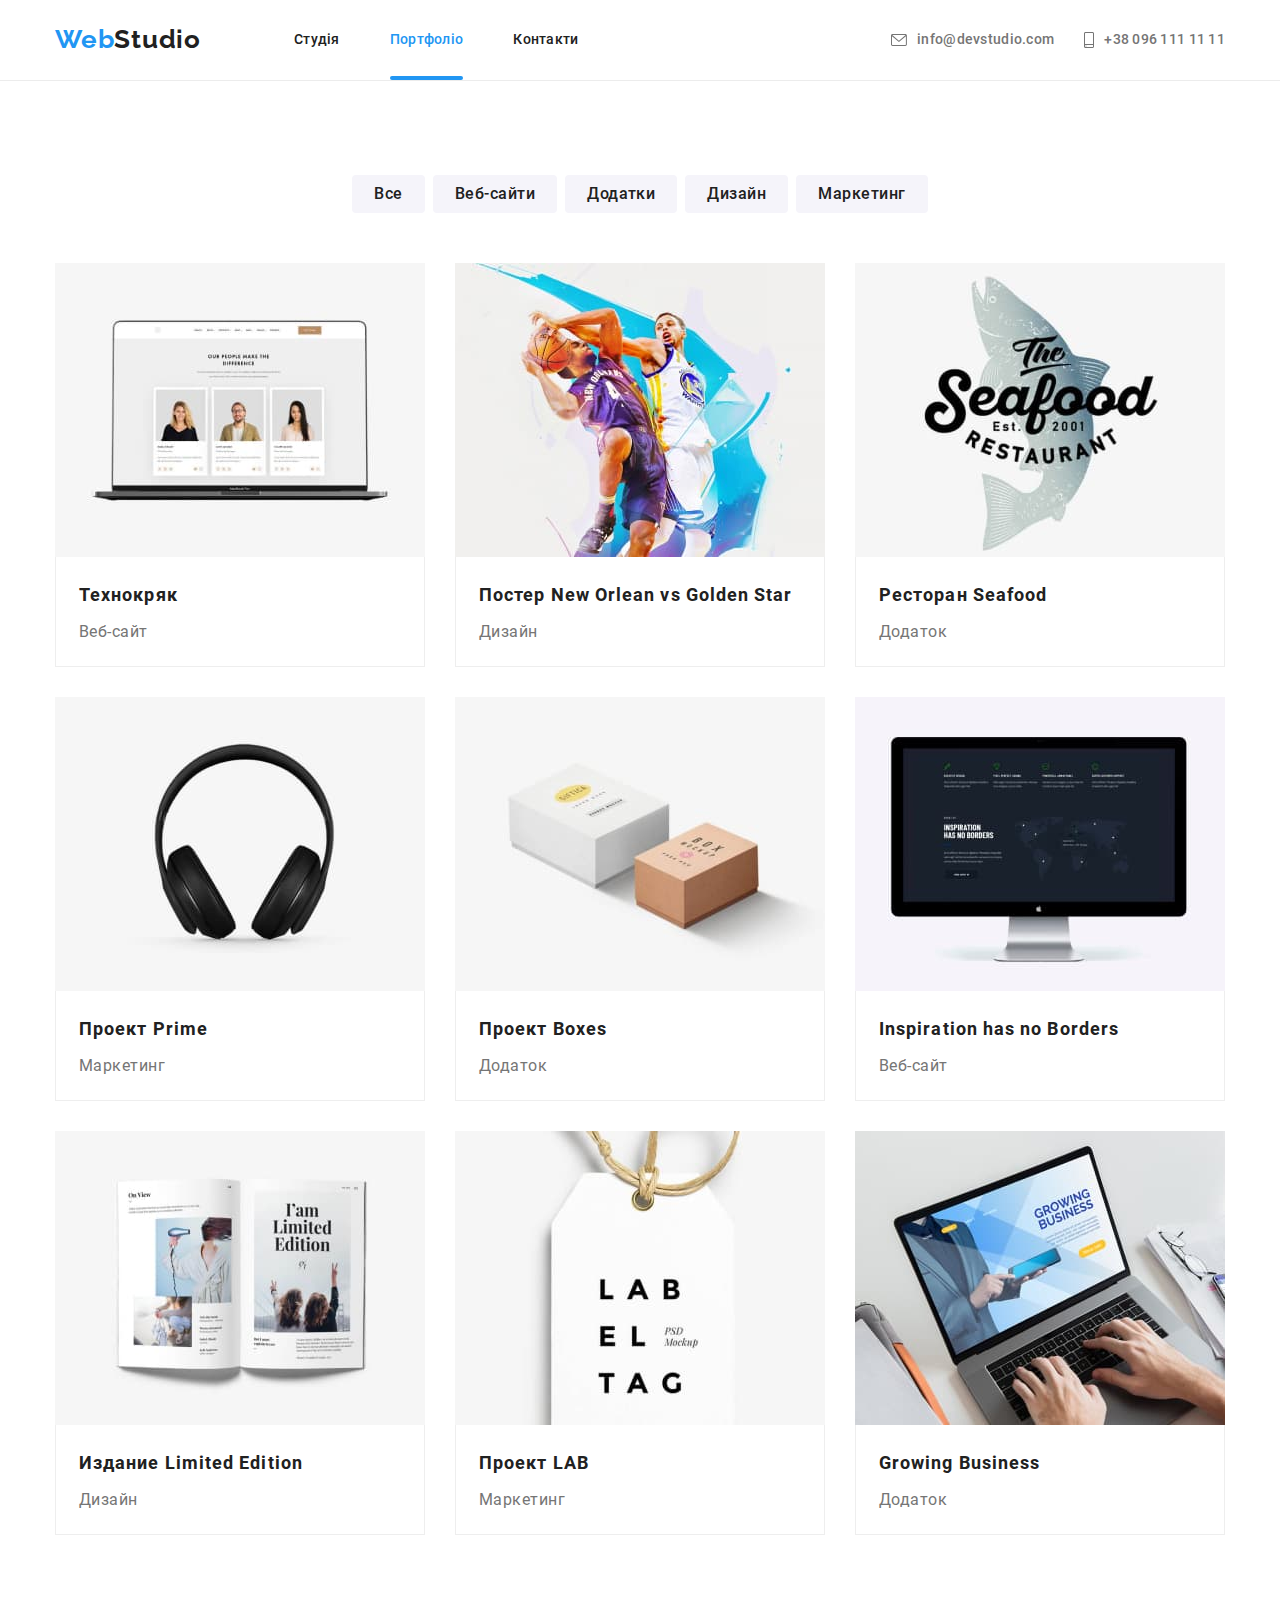
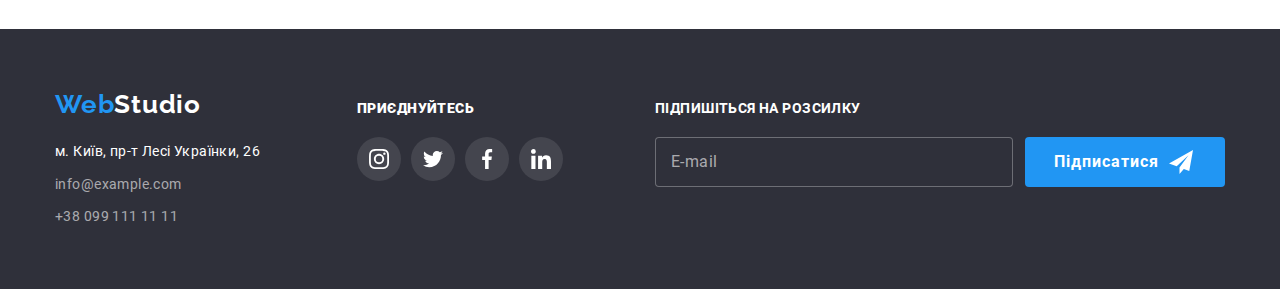
==== commit abd94ec3: "12" ====
--- a/portfolio.html
+++ b/portfolio.html
@@ -183,7 +183,7 @@
                   Ресторан <span lang="en">Seafood
                   </span>
                 </h3>
-                <p class="work-description__text">Приложение</p>
+                <p class="work-description__text">Додаток</p>
               </div>
             </li>
             <li class="work-example__item">
@@ -314,13 +314,13 @@
             <li class="work-example__item">
               <div class="work-example__image-text-overlay">
                 <picture>
-                  <source srcset="./images/portfolio/groving/groving-370.jpg 1x, 
-                  ./images/portfolio/groving/groving-740.jpg 2x" media="(min-width:1200px)"/>
-                  <source srcset="./images/portfolio/groving/groving-354.jpg 1x, 
-                  ./images/portfolio/groving/groving-708.jpg 2x" media="(min-width:768px)"/>
-                  <source srcset="./images/portfolio/groving/groving-450.jpg 1x, 
-                  ./images/portfolio/groving/groving-900.jpg 2x" />
-                  <img src="./images/portfolio/groving/groving-370.jpg" alt="Додаток зростаючий бізнес" />
+                  <source srcset="./images/portfolio/groving/groving_370.jpg 1x, 
+                  ./images/portfolio/groving/groving_740.jpg 2x" media="(min-width:1200px)"/>
+                  <source srcset="./images/portfolio/groving/groving_354.jpg 1x, 
+                  ./images/portfolio/groving/groving_708.jpg 2x" media="(min-width:768px)"/>
+                  <source srcset="./images/portfolio/groving/groving_450.jpg 1x, 
+                  ./images/portfolio/groving/groving_900.jpg 2x" />
+                  <img src="./images/portfolio/groving/groving_370.jpg" alt="Додаток зростаючий бізнес" />
                 </picture>
                 <div class="work-example__overlay">
                   <p class="work-example__overlay-text">
